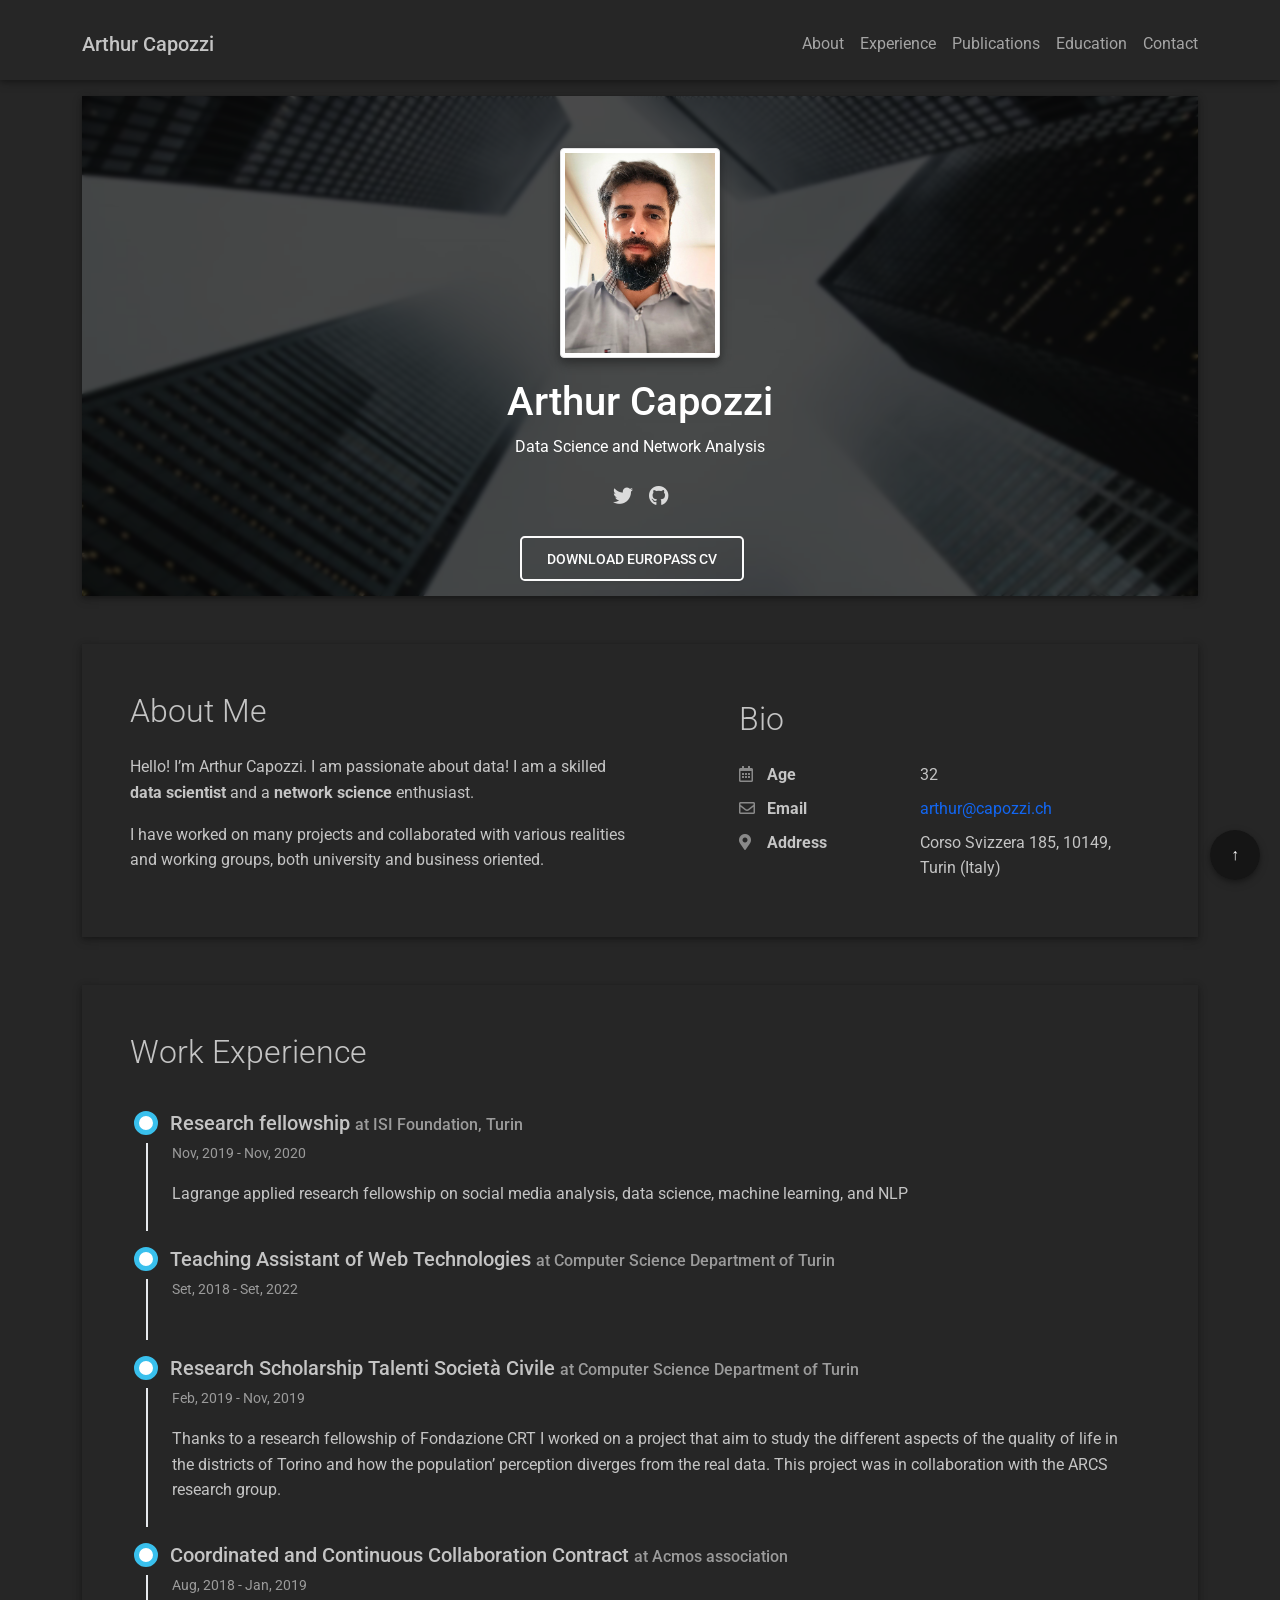
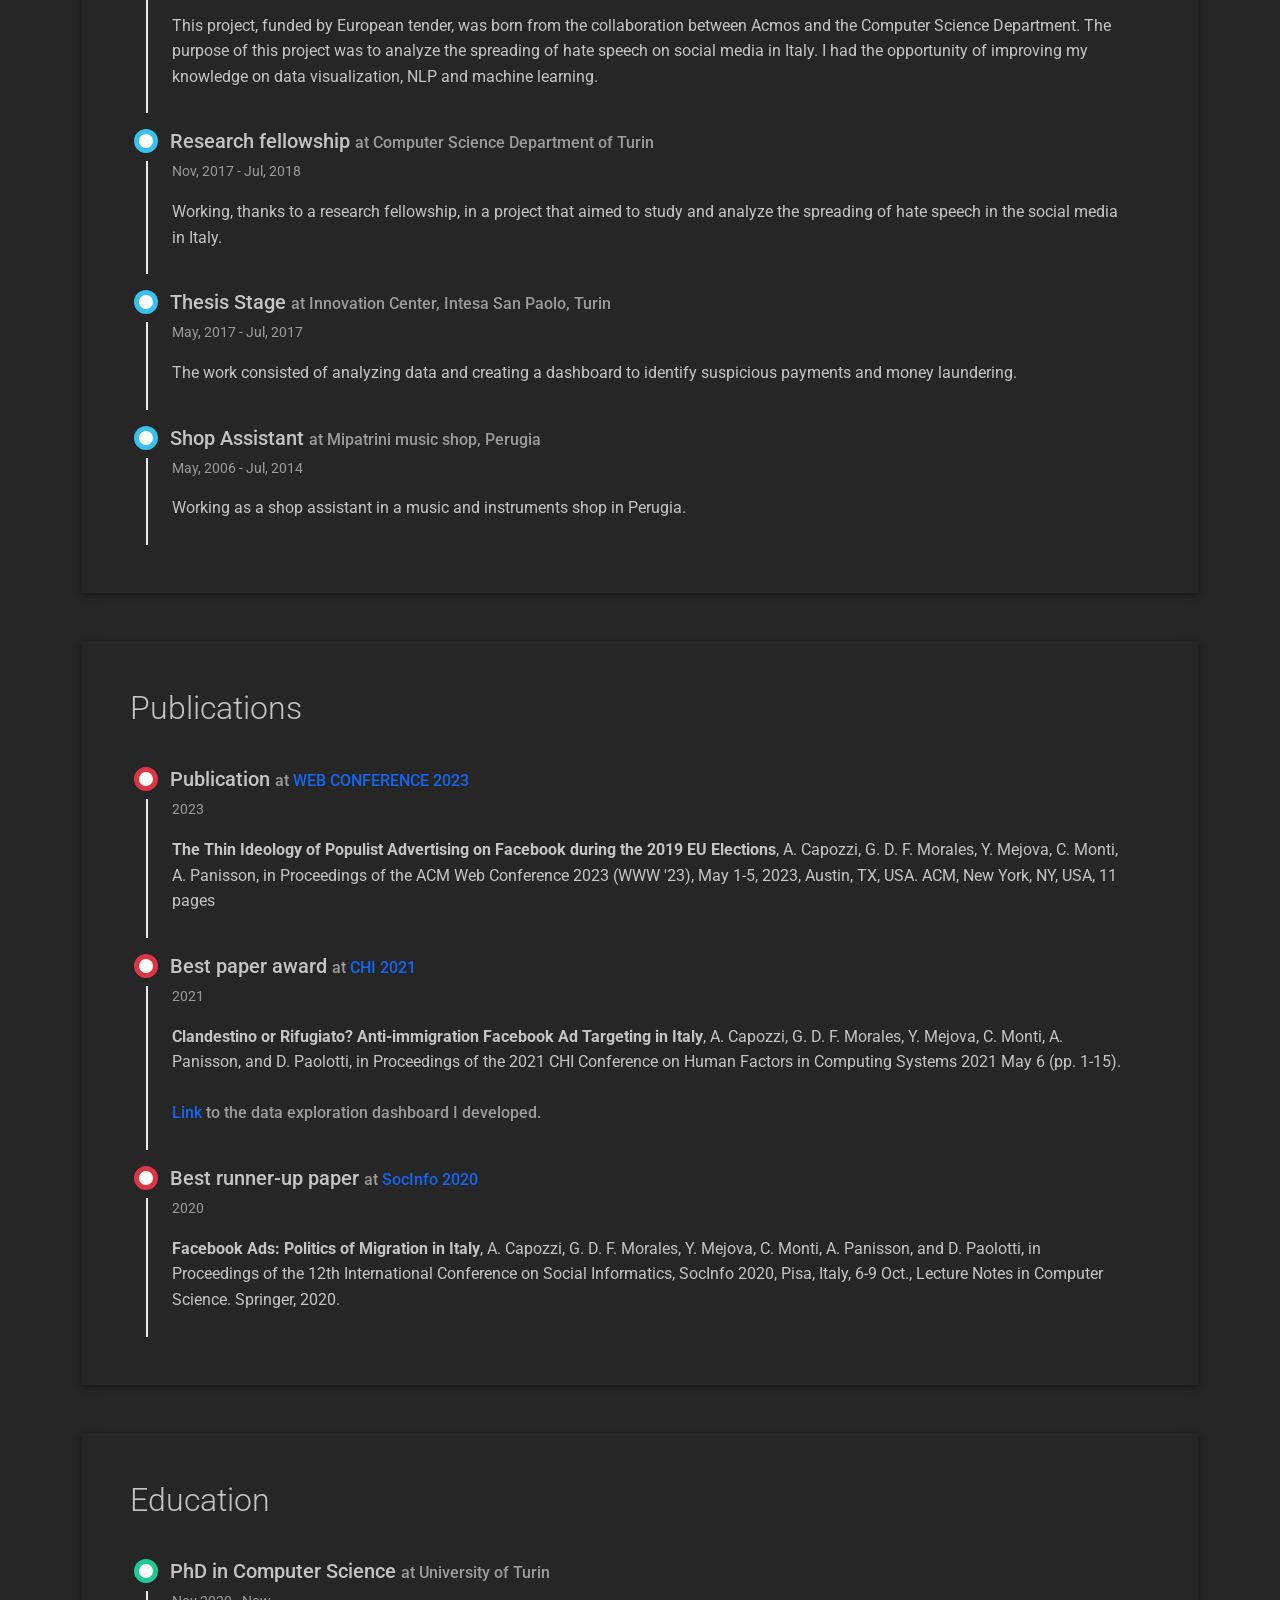
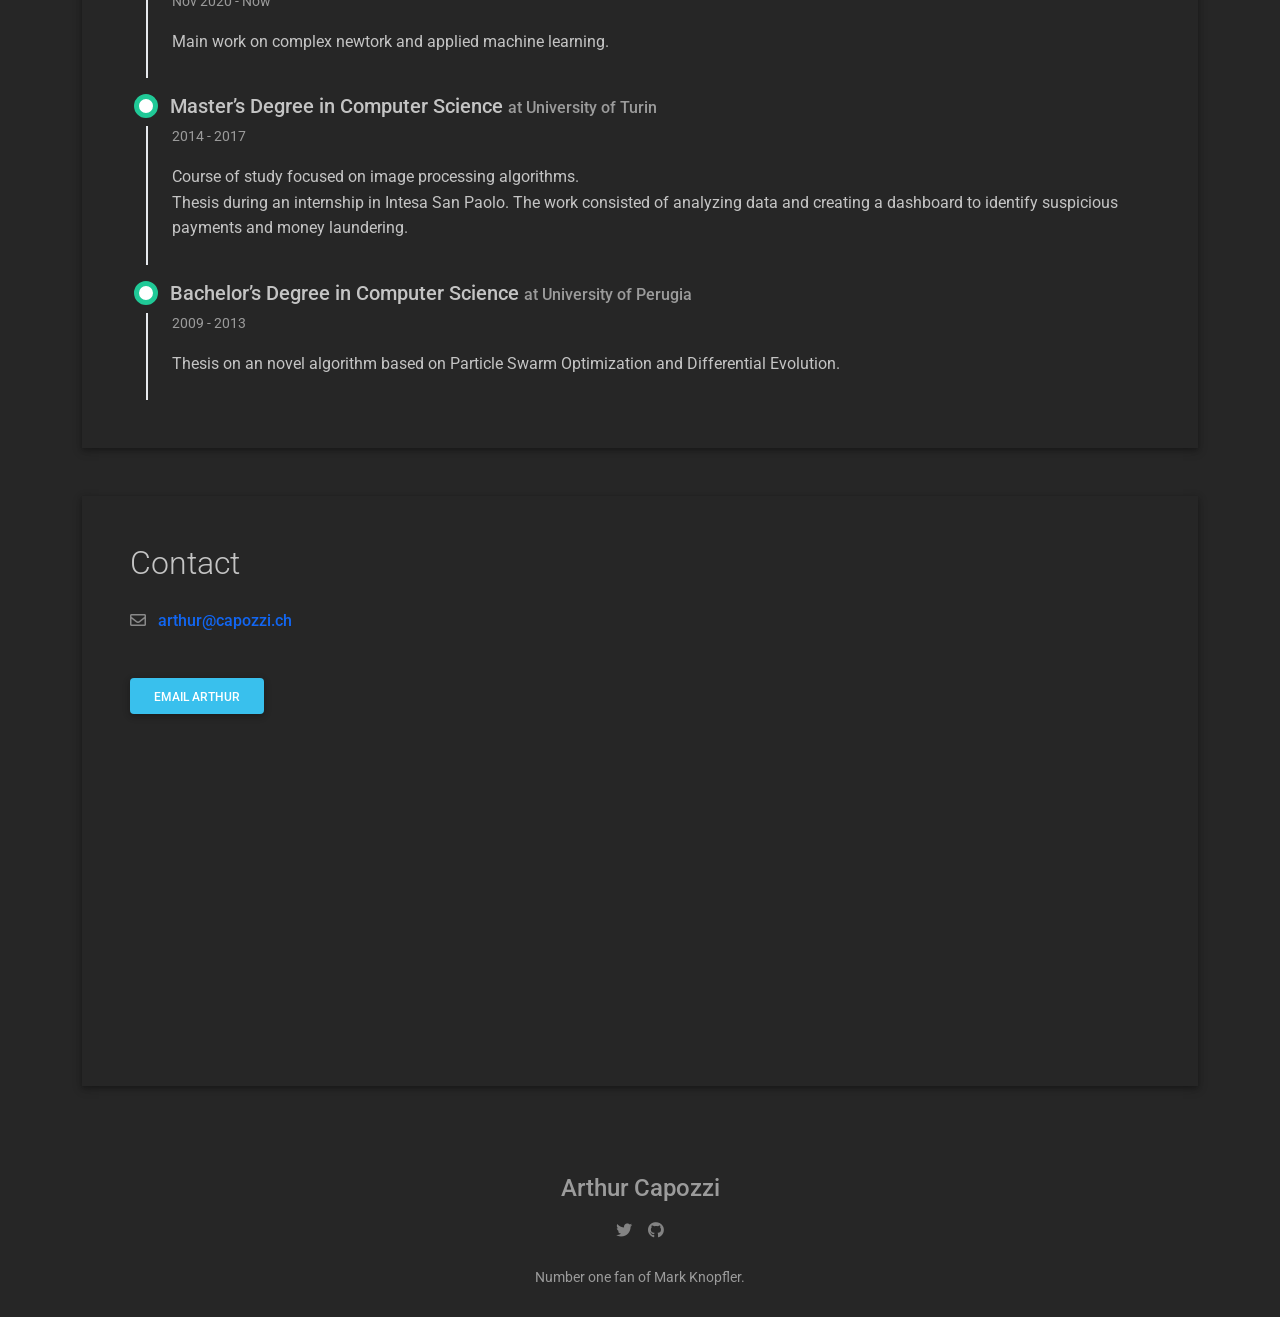
==== index.html @ bda6a596 "Migrate academic website and prepare capozzi.ch Pages configuration" ====
<!DOCTYPE html>
<html lang="en-US">
	<head>
	<meta charset="UTF-8">
	<meta http-equiv="X-UA-Compatible" content="IE=edge">
	<meta name="viewport" content="width=device-width, initial-scale=1">
	<title>Arthur Capozzi</title>
	<link rel="preconnect" href="https://fonts.gstatic.com" crossorigin="crossorigin"/>
	<link rel="preload" as="style" href="https://fonts.googleapis.com/css2?family=Poppins:wght@600&amp;family=Roboto:wght@300;400;500;700&amp;display=swap"/>
	<link rel="stylesheet" href="https://fonts.googleapis.com/css2?family=Poppins:wght@600&amp;family=Roboto:wght@300;400;500;700&amp;display=swap" media="print" onload="this.media='all'"/>
	<noscript>
		<link rel="stylesheet" href="https://fonts.googleapis.com/css2?family=Poppins:wght@600&amp;family=Roboto:wght@300;400;500;700&amp;display=swap"/>
	</noscript>
	<link href="css/font-awesome/css/all.min.css?ver=1.2.1" rel="stylesheet">
	<link href="css/mdb.min.css?ver=1.2.1" rel="stylesheet">
	<link href="css/main.css?ver=1.2.1" rel="stylesheet">
	<link href="css/mycss.css?ver=1.2.1" rel="stylesheet">
	<noscript>
		<style type="text/css">
		[data-aos] {
			opacity: 1 !important;
			transform: translate(0) scale(1) !important;
		}
		</style>
	</noscript>
	<meta name="description" content="Arthur Capozzi — data science, network analysis, research, publications and education.">
<link rel="canonical" href="https://capozzi.ch/">
<link href="css/migration.css" rel="stylesheet">
</head>
	<body class="bg-dark" id="top">
		<nav class="d-print-none nav-shadow fixed-top">
			<div class="container text-center text-lg-left">
			<div class="pt-4 clearfix">
				<h1 class="site-title mb-0">Arthur Capozzi</h1>
				<div class="site-nav"> 
				<nav class="" role="navigation">
					<ul class="nav justify-content-center">
					<li class="nav-item"><a class="nav-link" href="#about" title="About"><span class="menu-title">About</span></a>
					</li>
					
					<li class="nav-item"><a class="nav-link" href="#experience" title="Experience"><span class="menu-title">Experience</span></a>
					</li>
					<li class="nav-item"><a class="nav-link" href="#publication" title="Publications"><span class="menu-title">Publications</span></a>
					</li>
					<li class="nav-item"><a class="nav-link" href="#education" title="Education"><span class="menu-title">Education</span></a>
					</li>
					
					<li class="nav-item"><a class="nav-link" href="#contact" title="Contact"><span class="menu-title">Contact</span></a>
					</li>
					</ul>
				</nav>
				</div>
			</div>
			</div>
		</nav>
	<div class="page-content">
		<div class="container">
<div class="resume-container">
	<div class="shadow-1-strong bg-dark my-5" id="intro">
		<div class="bg-info text-white">
			<div class="cover bg-image"><img alt="" src="images/header-background.jpg"/>
				<div class="mask" style="background-color: rgba(0, 0, 0, 0.7);backdrop-filter: blur(2px);">
					<div class="text-center p-5">
						<div class="avatar p-1"><img class="img-thumbnail shadow-2-strong" alt="Portrait of Arthur Capozzi" src="images/avatar.jpg" width="160" height="160"/></div>
						<div class="header-bio mt-3">
							<div>
								<h2 class="h1">Arthur Capozzi</h2>
								<p>Data Science and Network Analysis</p>
							</div>
							<div class="header-social mb-3 d-print-none">
							<nav role="navigation">
								<ul class="nav justify-content-center">
								<li class="nav-item"><a class="nav-link" href="https://twitter.com/arthviz" title="Twitter"><i class="fab fa-twitter"></i><span class="menu-title sr-only">Twitter</span></a>
								</li>
								
								<li class="nav-item"><a class="nav-link" href="https://github.com/PotenteOpossum" title="Github"><i class="fab fa-github"></i><span class="menu-title sr-only">Github</span></a>
								</li>
								</ul>
							</nav>
							</div>
							<div class="d-print-none">
								<a class="btn btn-outline-light btn-lg shadow-sm mt-1 me-3" href="Capozzi_CV.pdf">Download Europass CV</a>
								
							</div>
						</div>
					</div>
				</div>
			</div>
		</div>
	</div>
	<div class="shadow-1-strong bg-dark my-5 p-5" id="about">
		<div class="about-section">
			<div class="row">
			<div class="col-md-6">
				<h2 class="h2 fw-light mb-4">About Me</h2>
				<p>Hello! I’m Arthur Capozzi. I am passionate about data! I am a skilled <strong>data scientist</strong> and a <strong>network science</strong> enthusiast.</p>
				<p>I have worked on many projects and collaborated with various realities and working groups, both university and business oriented.</p>
				
			</div>
			<div class="col-md-5 offset-lg-1">
				<div class="row mt-2">
				<h2 class="h2 fw-light mb-4">Bio</h2>
				<div class="col-sm-5">
					<div class="pb-2 fw-bolder"><i class="far fa-calendar-alt pe-2 text-muted" style="width:24px;opacity:0.85;"></i> Age</div>
				</div>
				<div class="col-sm-7">
					<div class="pb-2">32</div>
				</div>
				<div class="col-sm-5">
					<div class="pb-2 fw-bolder"><i class="far fa-envelope pe-2 text-muted" style="width:24px;opacity:0.85;"></i> Email</div>
				</div>
				<div class="col-sm-7">
					<div class="pb-2"><span class="blockspam" aria-hidden="true">PLEASE GO AWAY!</span> <a href="mailto:arthur@capozzi.ch">arthur@capozzi.ch</a></div>
				</div>
				
				<div class="col-sm-5">
					<div class="pb-2 fw-bolder"><i class="fas fa-map-marker-alt pe-2 text-muted" style="width:24px;opacity:0.85;"></i> Address</div>
				</div>
				<div class="col-sm-7">
					<div class="pb-2">Corso Svizzera 185, 10149, Turin (Italy)</div>
				</div>
				</div>
			</div>
			</div>
		</div>
	</div>
	
	<div class="shadow-1-strong bg-dark my-5 p-5" id="experience">
		<div class="work-experience-section">
			<h2 class="h2 fw-light mb-4">Work Experience</h2>
			<div class="timeline">
				<div class="timeline-card timeline-card-info">
				<div class="timeline-head px-4 pt-3">
				<div class="h5">Research fellowship <span class="text-muted h6"> at ISI Foundation, Turin</span></div>
				</div>
				<div class="timeline-body px-4 pb-4">
				<div class="text-muted text-small mb-3">Nov, 2019 - Nov, 2020</div>
				<div>Lagrange applied research fellowship on social media analysis, data science, machine learning, and NLP</div>
				</div>
			</div>
			<div class="timeline-card timeline-card-info">
				<div class="timeline-head px-4 pt-3">
					<div class="h5">Teaching Assistant of Web Technologies <span class="text-muted h6"> at Computer Science Department of Turin</span></div>
					</div>
					<div class="timeline-body px-4 pb-4">
					<div class="text-muted text-small mb-3">Set, 2018 - Set, 2022</div>
					</div>
				</div>
			</div>
			
			<div class="timeline-card timeline-card-info">
				<div class="timeline-head px-4 pt-3">
				<div class="h5">Research Scholarship Talenti Società Civile <span class="text-muted h6">at Computer Science Department of Turin</span></div>
				</div>
				<div class="timeline-body px-4 pb-4">
				<div class="text-muted text-small mb-3">Feb, 2019 - Nov, 2019</div>
				<div>Thanks to a research fellowship of Fondazione CRT I worked on a project that aim to study the different aspects of the quality of life in the districts of Torino and how the population’ perception diverges from the real data. This project was in collaboration with the ARCS research group.</div>
				</div>
			</div>
			<div class="timeline-card timeline-card-info">
				<div class="timeline-head px-4 pt-3">
				<div class="h5">Coordinated and Continuous Collaboration Contract <span class="text-muted h6">at Acmos association</span></div>
				</div>
				<div class="timeline-body px-4 pb-4">
				<div class="text-muted text-small mb-3">Aug, 2018 - Jan, 2019</div>
				<div>This project, funded by European tender, was born from the collaboration between Acmos and the Computer Science Department. The purpose of this project was to analyze the spreading of hate speech on social media in Italy. I had the opportunity of improving my knowledge on data visualization, NLP and machine learning.</div>
				</div>
			</div>
			<div class="timeline-card timeline-card-info">
				<div class="timeline-head px-4 pt-3">
				<div class="h5">Research fellowship <span class="text-muted h6">at Computer Science Department of Turin</span></div>
				</div>
				<div class="timeline-body px-4 pb-4">
				<div class="text-muted text-small mb-3">Nov, 2017 - Jul, 2018</div>
				<div>Working, thanks to a research fellowship, in a project that aimed to study and analyze the spreading of hate speech in the social media in Italy.</div>
				</div>
			</div>
			<div class="timeline-card timeline-card-info">
				<div class="timeline-head px-4 pt-3">
				<div class="h5">Thesis Stage <span class="text-muted h6">at Innovation Center, Intesa San Paolo, Turin</span></div>
				</div>
				<div class="timeline-body px-4 pb-4">
				<div class="text-muted text-small mb-3">May, 2017 - Jul, 2017</div>
				<div>The work consisted of analyzing data and creating a dashboard to identify suspicious payments and money laundering.</div>
				</div>
			</div>
			<div class="timeline-card timeline-card-info">
				<div class="timeline-head px-4 pt-3">
				<div class="h5">Shop Assistant <span class="text-muted h6">at Mipatrini music shop, Perugia</span></div>
				</div>
				<div class="timeline-body px-4 pb-4">
				<div class="text-muted text-small mb-3">May, 2006 - Jul, 2014</div>
				<div>Working as a shop assistant in a music and instruments shop in Perugia.</div>
				</div>
			</div>
		</div>
	</div>

	<div class="shadow-1-strong bg-dark my-5 p-5" id="publication">
		<div class="education-section">
			<h2 class="h2 fw-light mb-4">Publications</h2>
			<div class="timeline">
			<div class="timeline-card timeline-card-pubblication">
				<div class="timeline-head px-4 pt-3">
				<div class="h5">Publication <span class="text-muted h6">at <a href="https://www2023.thewebconf.org/">WEB CONFERENCE 2023</a></span>			</div>
				</div>
				<div class="timeline-body px-4 pb-4">
				<div class="text-muted text-small mb-3">2023</div>
				<div><strong>The Thin Ideology of Populist Advertising on Facebook during the 2019 EU Elections</strong>, A. Capozzi, G. D. F. Morales, Y. Mejova, C. Monti, A. Panisson, in Proceedings of the ACM Web Conference 2023 (WWW '23), May 1-5, 2023, Austin, TX, USA. ACM, New York, NY, USA, 11 pages</div>
				</div>
			</div>
			<div class="timeline-card timeline-card-pubblication">
				<div class="timeline-head px-4 pt-3">
				<div class="h5">Best paper award <span class="text-muted h6">at <a href="https://chi2021.acm.org/">CHI 2021</a></span>
				</div>
				</div>
				<div class="timeline-body px-4 pb-4">
				<div class="text-muted text-small mb-3">2021</div>
				<div>
					<strong>Clandestino or Rifugiato? Anti-immigration Facebook Ad Targeting in Italy</strong>, A. Capozzi, G. D. F. Morales, Y. Mejova, C. Monti, A. Panisson, and D. Paolotti, in Proceedings of the 2021 CHI Conference on Human Factors in Computing Systems 2021 May 6 (pp. 1-15).
					<br><br>
					<span class="text-muted h6"><a href="http://migration-ads-observatory.isi.it/">Link</a> to the data exploration dashboard I developed.</span>
				</div>
				</div>
			</div>
			<div class="timeline-card timeline-card-pubblication">
				<div class="timeline-head px-4 pt-3">
				<div class="h5">Best runner-up paper <span class="text-muted h6">at <a href="https://kdd.isti.cnr.it/socinfo2020/">SocInfo 2020</a></span>			</div>
				</div>
				<div class="timeline-body px-4 pb-4">
				<div class="text-muted text-small mb-3">2020</div>
				<div><strong>Facebook Ads: Politics of Migration in Italy</strong>, A. Capozzi, G. D. F. Morales, Y. Mejova, C. Monti, A. Panisson, and D. Paolotti, in Proceedings of the 12th International Conference on Social Informatics, SocInfo 2020, Pisa, Italy, 6-9 Oct., Lecture Notes in Computer Science. Springer, 2020.
				</div>
				</div>
			</div>
			</div>
		</div>
	</div>

	<div class="shadow-1-strong bg-dark my-5 p-5" id="education">
	<div class="education-section">
		<h2 class="h2 fw-light mb-4">Education</h2>
		<div class="timeline">
		<div class="timeline-card timeline-card-success">
			<div class="timeline-head px-4 pt-3">
			<div class="h5">PhD in Computer Science <span class="text-muted h6">at University of Turin</span>			</div>
			</div>
			<div class="timeline-body px-4 pb-4">
			<div class="text-muted text-small mb-3">Nov 2020 - Now</div>
			<div>Main work on complex newtork and applied machine learning.</div>
			</div>
		</div>
		<div class="timeline-card timeline-card-success">
			<div class="timeline-head px-4 pt-3">
			<div class="h5">Master’s Degree in Computer Science <span class="text-muted h6">at University of Turin</span>			</div>
			</div>
			<div class="timeline-body px-4 pb-4">
			<div class="text-muted text-small mb-3">2014 - 2017</div>
			<div>Course of study focused on image processing algorithms.<br>
				Thesis during an internship in Intesa San Paolo. The work consisted of analyzing data and creating a dashboard to identify suspicious payments and money laundering.
			</div>
			</div>
		</div>
		<div class="timeline-card timeline-card-success">
			<div class="timeline-head px-4 pt-3">
			<div class="h5">Bachelor’s Degree in Computer Science <span class="text-muted h6">at University of Perugia</span>			</div>
			</div>
			<div class="timeline-body px-4 pb-4">
			<div class="text-muted text-small mb-3">2009 - 2013</div>
			<div>Thesis on an novel algorithm based on Particle Swarm Optimization and Differential Evolution.</div>
			</div>
		</div>
		</div>
	</div>
	</div>
	
	<div class="shadow-1-strong bg-dark my-5 p-5" id="contact">
	<div class="contant-section">
		<h2 class="h2 fw-light text mb-4">Contact</h2>
		<div class="row mb-4">
		<div class="col-md-5">
			<div class="mt-1">
			<div class="h6"><i class="far fa-envelope pe-2 text-muted" style="width:24px;opacity:0.85;"></i><span class="blockspam" aria-hidden="true">PLEASE GO AWAY!</span> <a href="mailto:arthur@capozzi.ch">arthur@capozzi.ch</a></div>
			</div>
			<div class="mt-5 d-print-none"><a class="btn btn-info" href="mailto:arthur@capozzi.ch">Email Arthur</a>
			</div>
		</div>
		<div class="col-md-7 d-print-none"><iframe title="University of Turin Computer Science Department location" src="https://www.google.com/maps/embed?pb=!1m18!1m12!1m3!1d2816.775813912213!2d7.6595569!3d45.0903391!2m3!1f0!2f0!3f0!3m2!1i1024!2i768!4f13.1!3m3!1m2!1s0x47886db2ab717cef%3A0x405a8e3daad8d89e!2sUniversit%C3%A0%20di%20Torino%20Dipartimento%20di%20Informatica!5e0!3m2!1sen!2sit!4v1681733671330!5m2!1sen!2sit" width="500" height="400" style="border:0;width:100%;" allowfullscreen="" loading="lazy"></iframe></div>
		</div>
	</div>
	</div>
</div></div>
	</div>
	<footer class="pt-4 pb-4 text-muted text-center d-print-none">
		<div class="container">
		<div class="my-3">
			<div class="h4">Arthur Capozzi</div>
			<div class="footer-nav">
			<nav role="navigation">
				<ul class="nav justify-content-center">
				<li class="nav-item"><a class="nav-link" href="https://twitter.com/arthviz" title="Twitter"><i class="fab fa-twitter"></i><span class="menu-title sr-only">Twitter</span></a>
					</li>
					
					<li class="nav-item"><a class="nav-link" href="https://github.com/PotenteOpossum" title="Github"><i class="fab fa-github"></i><span class="menu-title sr-only">Github</span></a>
					</li>
				</ul>
			</nav>
			</div>
		</div>
		<div class="text-small">
			<div class="mb-1">Number one fan of Mark Knopfler.</div>
			
			
		</div>
		</div>
	</footer>

	<a href="#top" aria-label="Back to top" id="return-to-top">↑</a>
	</body>
</html>
---- css/main.css ----
/* Timeline custom component */
.timeline-card {
  position: relative;
  margin-left: 16px; }

.timeline-card:before {
  content: '';
  display: inline-block;
  position: absolute;
  background-color: #fff;
  border-radius: 100%;
  width: 24px;
  height: 24px;
  top: 16px;
  left: -12px;
  border: 5px solid;
  z-index: 2; }

.timeline-body {
  border-left: 2px solid #E6E9ED; }

.timeline-card-primary:before {
  border-color: var(--bs-primary); }

.timeline-card-info:before {
  border-color: var(--bs-info); }

.timeline-card-secondary:before {
  border-color: var(--bs-secondary); }

.timeline-card-success:before {
  border-color: var(--bs-teal); }

.timeline-card-pubblication:before {
  border-color: var(--bs-red); }

html {
  scroll-behavior: smooth; }

html, body {
  overflow-x: hidden; }

.container {
  max-width: 1140px; }

.site-title {
  font-size: 1.25rem;
  line-height: 2.5rem; }

.nav-link {
  padding: 0;
  font-size: 1rem;
  line-height: 2.5rem;
  color: inherit;
  opacity: 0.8; }

.header-social .nav-link {
  font-size: 1.25rem; }

.nav-link:hover,
.nav-link:focus {
  color: inherit;
  opacity: 1; }

.nav-item + .nav-item {
  margin-left: 1rem; }

.cover {
  height: 500px; }

.cover > img {
  -o-object-fit: cover;
     object-fit: cover;
  width: auto; }

.progress-bar {
  text-transform: uppercase;
  font-size: 10px;
  letter-spacing: 1px; }

.text-small {
  font-size: 0.85rem; }

.text-teal {
  color: var(--bs-teal); }

footer a:not(.nav-link) {
  color: inherit;
  border-bottom: 1px dashed;
  text-decoration: none;
  cursor: pointer; }

@media (min-width: 48em) {
  .site-title {
    float: left; }
  .site-nav {
    float: right; } }

@media (max-width: 767px) {
  /* disable animations on mobile */
  [data-aos] {
    opacity: 1 !important;
    transform: translate(0) scale(1) !important; }
  .p-5 {
    padding: 2.5rem 2rem !important; }
  .portfolio-section .m-5 {
    margin: 2rem 0 1rem !important; }
  .portfolio-reverse {
    flex-direction: column-reverse; }
  .portfolio-reverse .text-end {
    text-align: start !important; } }

@media print {
  [data-aos] {
    opacity: 1 !important;
    transform: translate(0) scale(1) !important; }
  body.bg-light {
    background-color: #fff !important; }
  .container {
    width: auto;
    max-width: 100%;
    padding: 0; }
  .cover {
    height: 360px;
    margin-bottom: 1.5rem; }
  .cover > img {
    display: none; }
  .shadow-1-strong {
    box-shadow: none !important; }
  .resume-container > .my-5 {
    margin: 0 !important; }
  .my-5.p-5 {
    padding: 1.5rem 0 !important; }
  .about-section {
    padding: 0 !important; }
  .skills-section,
  .work-experience-section,
  .education-section,
  .portfolio-section,
  .reference-section,
  .contact-section {
    padding: 0 !important; }
  .page-break {
    padding-top: 5rem;
    page-break-before: always; } }
---- css/mycss.css ----
span.blockspam {
  display: none;
}


#return-to-top {
    position: fixed;
    bottom: 20px;
    right: 20px;
    background: rgb(0, 0, 0);
    background: rgba(19, 19, 19, .87);
    box-shadow: 0 2px 5px 0 rgba(0,0,0,.25),0 3px 10px 0 rgba(0,0,0,.2)!important;
    width: 50px;
    height: 50px;
    display: block;
    text-decoration: none;
    -webkit-border-radius: 35px;
    -moz-border-radius: 35px;
    border-radius: 35px;
    display: none;
    -webkit-transition: all 0.3s linear;
    -moz-transition: all 0.3s ease;
    -ms-transition: all 0.3s ease;
    -o-transition: all 0.3s ease;
    transition: all 0.3s ease;
}
#return-to-top i {
    color: #fff;
    margin: 0;
    position: relative;
    left: 16px;
    top: 13px;
    font-size: 19px;
    -webkit-transition: all 0.3s ease;
    -moz-transition: all 0.3s ease;
    -ms-transition: all 0.3s ease;
    -o-transition: all 0.3s ease;
    transition: all 0.3s ease;
}
#return-to-top:hover {
    background: rgba(38, 38, 38, 1);
}
#return-to-top:hover i {
    color: #fff;
    top: 5px;
}
.clearfix {
  padding-bottom: 1rem !important;
}
.nav-shadow{
  background-color: rgba(38, 38, 38, .87);
  box-shadow: 0 2px 5px 0 rgba(0,0,0,.25),0 3px 10px 0 rgba(0,0,0,.2)!important;
}

#intro {
  margin-top: 6rem !important;
}
body {
  color: #c4c4c4 !important;
}
.text-muted {
  color: #9b9b9b!important;
}

.form-label {
  color: rgb(159 159 159 / 60%) !important;
}
/* Extra Things #191919*/
/*body{background: #eee ;font-family: 'Open Sans', sans-serif;}h3{font-size: 30px; font-weight: 400;text-align: center;margin-top: 50px;}h3 i{color: #444;}*/


::-webkit-scrollbar {
  width: 17px;
}

/* Track */
::-webkit-scrollbar-track {
  background: rgba(19, 19, 19, .27); 
}
 
/* Handle */
::-webkit-scrollbar-thumb {
  background: #5f5f5f; 
}

/* Handle on hover */
::-webkit-scrollbar-thumb:hover {
  background: #424242; 
}

/* Custom, iPhone Retina */ 
@media only screen and (min-width : 260px) {
  #intro {
    margin-top: 11rem !important;
  }
}

/* Extra Small Devices, Phones */ 
@media only screen and (min-width : 480px) {
  #intro {
    margin-top: 6rem !important;
  }

}

/* Small Devices, Tablets */
@media only screen and (min-width : 768px) {

}

/* Medium Devices, Desktops */
@media only screen and (min-width : 992px) {

}

/* Large Devices, Wide Screens */
@media only screen and (min-width : 1200px) {

}
---- css/migration.css ----
/* Small migration fixes; keep the original dark resume design. */
body { overflow-wrap: anywhere; }
section, [id] { scroll-margin-top: 8rem; }
.cover > img { width: 100%; height: 100%; object-fit: cover; }
#return-to-top { display: grid; place-items: center; color: white; }
a:focus-visible { outline: 2px solid #39c0ed; outline-offset: 4px; }
@media (max-width: 767px) {
  .p-5 { padding: 1.75rem 1.25rem !important; }
  #intro { margin-top: 11rem !important; }
  [id] { scroll-margin-top: 11rem; }
  .cover { height: 520px; }
  .nav-item + .nav-item { margin-left: .7rem; }
  .site-nav .nav { flex-wrap: wrap; }
  .site-nav .nav-link { font-size: .9rem; }
}
@media (prefers-reduced-motion: reduce) { html { scroll-behavior: auto; } }
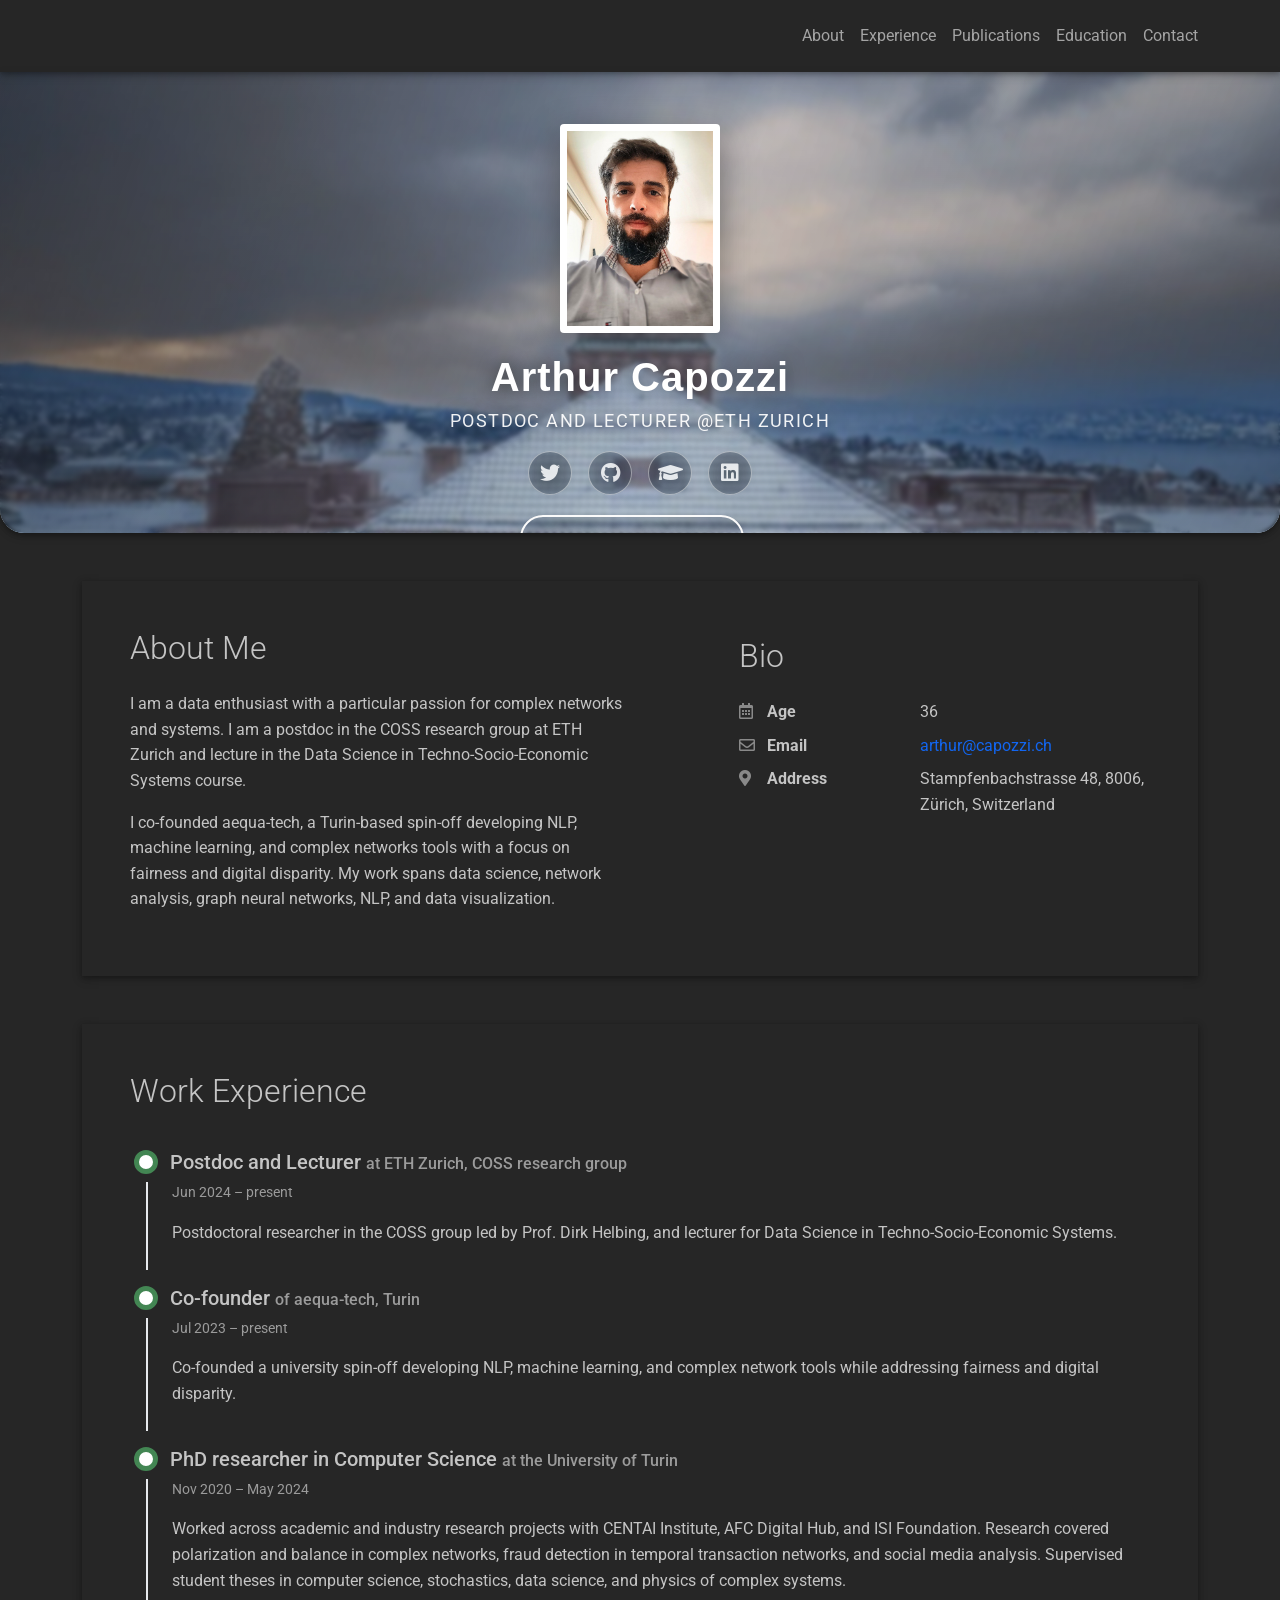
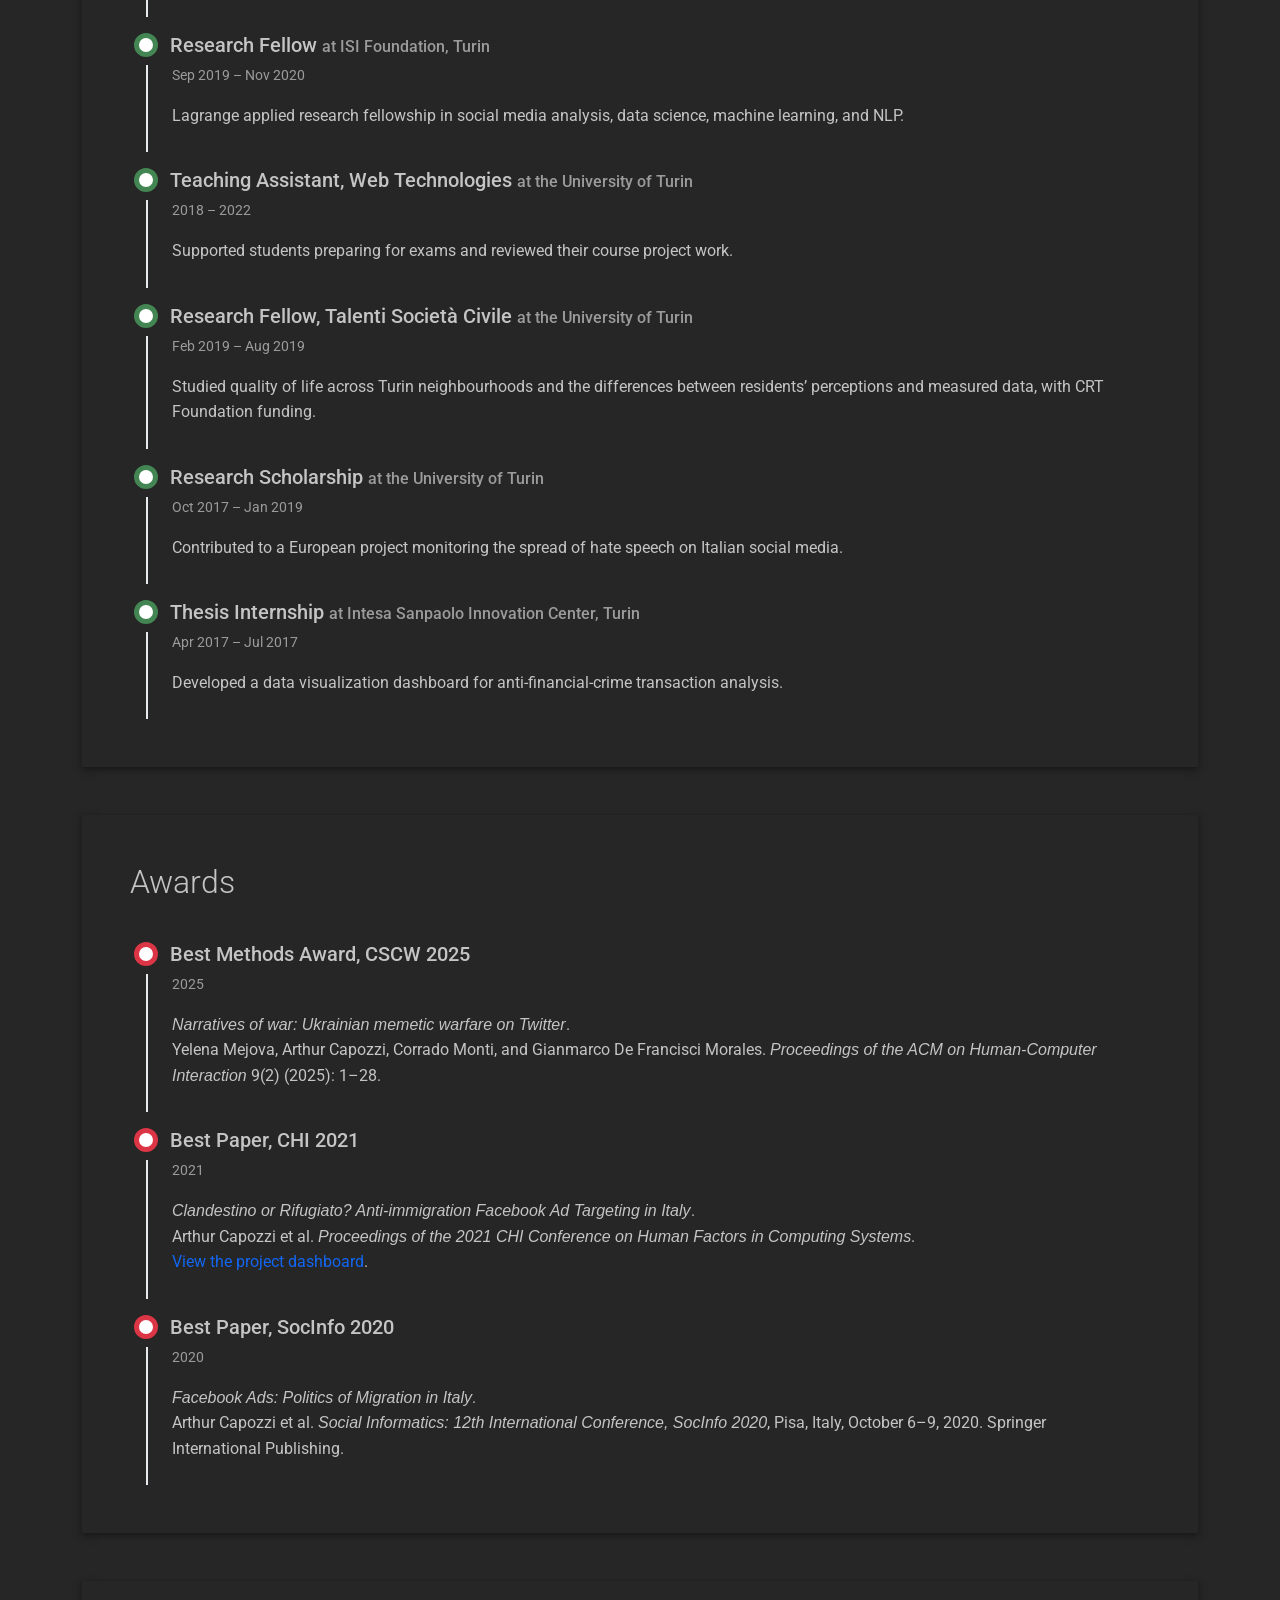
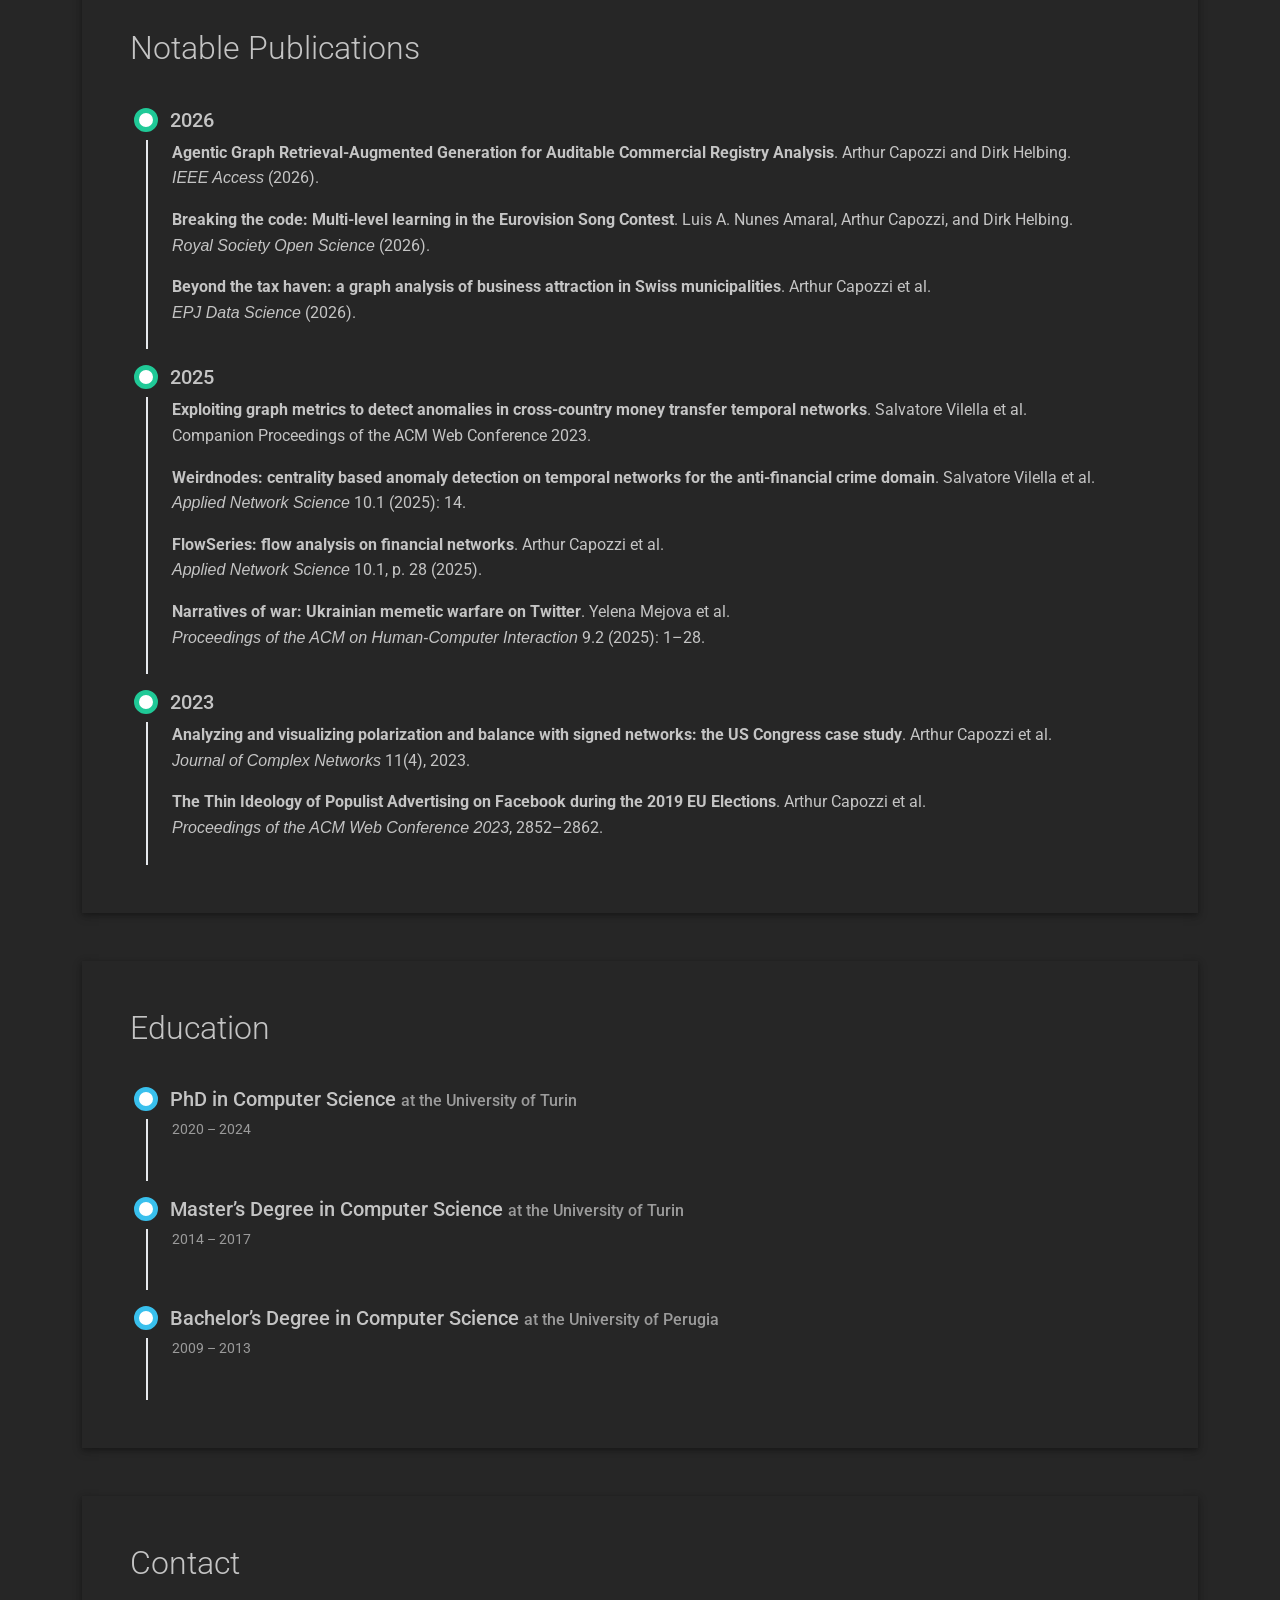
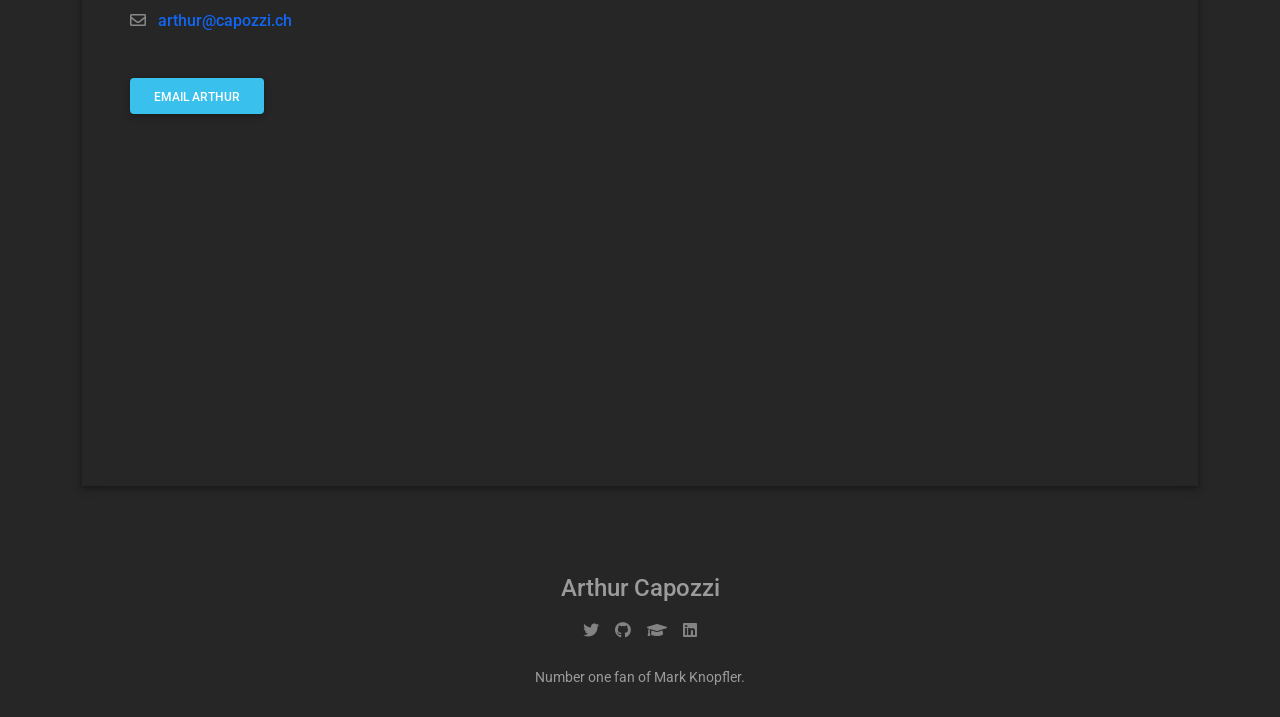
==== commit 175682b5: "update website" ====
--- a/index.html
+++ b/index.html
@@ -28,10 +28,10 @@
 <link href="css/migration.css" rel="stylesheet">
 </head>
 	<body class="bg-dark" id="top">
-		<nav class="d-print-none nav-shadow fixed-top">
+		<nav class="d-print-none nav-shadow sticky-top">
 			<div class="container text-center text-lg-left">
-			<div class="pt-4 clearfix">
-				<h1 class="site-title mb-0">Arthur Capozzi</h1>
+			<div class="pt-3 clearfix">
+				<!-- <h1 class="site-title mb-0">Arthur Capozzi</h1> -->
 				<div class="site-nav"> 
 				<nav class="" role="navigation">
 					<ul class="nav justify-content-center">
@@ -58,14 +58,14 @@
 <div class="resume-container">
 	<div class="shadow-1-strong bg-dark my-5" id="intro">
 		<div class="bg-info text-white">
-			<div class="cover bg-image"><img alt="" src="images/header-background.jpg"/>
+			<div class="cover bg-image"><img alt="Snowy winter cityscape" src="images/website-header.jpeg"/>
 				<div class="mask" style="background-color: rgba(0, 0, 0, 0.7);backdrop-filter: blur(2px);">
 					<div class="text-center p-5">
 						<div class="avatar p-1"><img class="img-thumbnail shadow-2-strong" alt="Portrait of Arthur Capozzi" src="images/avatar.jpg" width="160" height="160"/></div>
 						<div class="header-bio mt-3">
 							<div>
 								<h2 class="h1">Arthur Capozzi</h2>
-								<p>Data Science and Network Analysis</p>
+								<p>Postdoc and lecturer @ETH Zurich</p>
 							</div>
 							<div class="header-social mb-3 d-print-none">
 							<nav role="navigation">
@@ -75,6 +75,8 @@
 								
 								<li class="nav-item"><a class="nav-link" href="https://github.com/PotenteOpossum" title="Github"><i class="fab fa-github"></i><span class="menu-title sr-only">Github</span></a>
 								</li>
+<li class="nav-item"><a class="nav-link" href="https://scholar.google.it/citations?user=3XgjIGsAAAAJ" title="Google Scholar" aria-label="Google Scholar"><i class="fas fa-graduation-cap" aria-hidden="true"></i><span class="menu-title sr-only">Google Scholar</span></a></li>
+								<li class="nav-item"><a class="nav-link" href="https://www.linkedin.com/in/arthur-thomas-edward-capozzi-lupi-023b421b4" title="LinkedIn" aria-label="LinkedIn"><i class="fab fa-linkedin"></i><span class="menu-title sr-only">LinkedIn</span></a></li>
 								</ul>
 							</nav>
 							</div>
@@ -93,8 +95,8 @@
 			<div class="row">
 			<div class="col-md-6">
 				<h2 class="h2 fw-light mb-4">About Me</h2>
-				<p>Hello! I’m Arthur Capozzi. I am passionate about data! I am a skilled <strong>data scientist</strong> and a <strong>network science</strong> enthusiast.</p>
-				<p>I have worked on many projects and collaborated with various realities and working groups, both university and business oriented.</p>
+				<p>I am a data enthusiast with a particular passion for complex networks and systems. I am a postdoc in the COSS research group at ETH Zurich and lecture in the Data Science in Techno-Socio-Economic Systems course.</p>
+				<p>I co-founded aequa-tech, a Turin-based spin-off developing NLP, machine learning, and complex networks tools with a focus on fairness and digital disparity. My work spans data science, network analysis, graph neural networks, NLP, and data visualization.</p>
 				
 			</div>
 			<div class="col-md-5 offset-lg-1">
@@ -104,20 +106,22 @@
 					<div class="pb-2 fw-bolder"><i class="far fa-calendar-alt pe-2 text-muted" style="width:24px;opacity:0.85;"></i> Age</div>
 				</div>
 				<div class="col-sm-7">
-					<div class="pb-2">32</div>
+					<div class="pb-2">36</div>
 				</div>
 				<div class="col-sm-5">
 					<div class="pb-2 fw-bolder"><i class="far fa-envelope pe-2 text-muted" style="width:24px;opacity:0.85;"></i> Email</div>
 				</div>
 				<div class="col-sm-7">
-					<div class="pb-2"><span class="blockspam" aria-hidden="true">PLEASE GO AWAY!</span> <a href="mailto:arthur@capozzi.ch">arthur@capozzi.ch</a></div>
+					<div class="pb-2">
+						<span id="email"></span>
+					</div>
 				</div>
 				
 				<div class="col-sm-5">
 					<div class="pb-2 fw-bolder"><i class="fas fa-map-marker-alt pe-2 text-muted" style="width:24px;opacity:0.85;"></i> Address</div>
 				</div>
 				<div class="col-sm-7">
-					<div class="pb-2">Corso Svizzera 185, 10149, Turin (Italy)</div>
+					<div class="pb-2">Stampfenbachstrasse 48, 8006, Zürich, Switzerland</div>
 				</div>
 				</div>
 			</div>
@@ -126,166 +130,74 @@
 	</div>
 	
 	<div class="shadow-1-strong bg-dark my-5 p-5" id="experience">
-		<div class="work-experience-section">
-			<h2 class="h2 fw-light mb-4">Work Experience</h2>
-			<div class="timeline">
-				<div class="timeline-card timeline-card-info">
-				<div class="timeline-head px-4 pt-3">
-				<div class="h5">Research fellowship <span class="text-muted h6"> at ISI Foundation, Turin</span></div>
-				</div>
-				<div class="timeline-body px-4 pb-4">
-				<div class="text-muted text-small mb-3">Nov, 2019 - Nov, 2020</div>
-				<div>Lagrange applied research fellowship on social media analysis, data science, machine learning, and NLP</div>
-				</div>
-			</div>
-			<div class="timeline-card timeline-card-info">
-				<div class="timeline-head px-4 pt-3">
-					<div class="h5">Teaching Assistant of Web Technologies <span class="text-muted h6"> at Computer Science Department of Turin</span></div>
-					</div>
-					<div class="timeline-body px-4 pb-4">
-					<div class="text-muted text-small mb-3">Set, 2018 - Set, 2022</div>
-					</div>
-				</div>
-			</div>
-			
-			<div class="timeline-card timeline-card-info">
-				<div class="timeline-head px-4 pt-3">
-				<div class="h5">Research Scholarship Talenti Società Civile <span class="text-muted h6">at Computer Science Department of Turin</span></div>
-				</div>
-				<div class="timeline-body px-4 pb-4">
-				<div class="text-muted text-small mb-3">Feb, 2019 - Nov, 2019</div>
-				<div>Thanks to a research fellowship of Fondazione CRT I worked on a project that aim to study the different aspects of the quality of life in the districts of Torino and how the population’ perception diverges from the real data. This project was in collaboration with the ARCS research group.</div>
-				</div>
-			</div>
-			<div class="timeline-card timeline-card-info">
-				<div class="timeline-head px-4 pt-3">
-				<div class="h5">Coordinated and Continuous Collaboration Contract <span class="text-muted h6">at Acmos association</span></div>
-				</div>
-				<div class="timeline-body px-4 pb-4">
-				<div class="text-muted text-small mb-3">Aug, 2018 - Jan, 2019</div>
-				<div>This project, funded by European tender, was born from the collaboration between Acmos and the Computer Science Department. The purpose of this project was to analyze the spreading of hate speech on social media in Italy. I had the opportunity of improving my knowledge on data visualization, NLP and machine learning.</div>
-				</div>
-			</div>
-			<div class="timeline-card timeline-card-info">
-				<div class="timeline-head px-4 pt-3">
-				<div class="h5">Research fellowship <span class="text-muted h6">at Computer Science Department of Turin</span></div>
-				</div>
-				<div class="timeline-body px-4 pb-4">
-				<div class="text-muted text-small mb-3">Nov, 2017 - Jul, 2018</div>
-				<div>Working, thanks to a research fellowship, in a project that aimed to study and analyze the spreading of hate speech in the social media in Italy.</div>
-				</div>
-			</div>
-			<div class="timeline-card timeline-card-info">
-				<div class="timeline-head px-4 pt-3">
-				<div class="h5">Thesis Stage <span class="text-muted h6">at Innovation Center, Intesa San Paolo, Turin</span></div>
-				</div>
-				<div class="timeline-body px-4 pb-4">
-				<div class="text-muted text-small mb-3">May, 2017 - Jul, 2017</div>
-				<div>The work consisted of analyzing data and creating a dashboard to identify suspicious payments and money laundering.</div>
-				</div>
-			</div>
-			<div class="timeline-card timeline-card-info">
-				<div class="timeline-head px-4 pt-3">
-				<div class="h5">Shop Assistant <span class="text-muted h6">at Mipatrini music shop, Perugia</span></div>
-				</div>
-				<div class="timeline-body px-4 pb-4">
-				<div class="text-muted text-small mb-3">May, 2006 - Jul, 2014</div>
-				<div>Working as a shop assistant in a music and instruments shop in Perugia.</div>
-				</div>
-			</div>
-		</div>
-	</div>
-
-	<div class="shadow-1-strong bg-dark my-5 p-5" id="publication">
-		<div class="education-section">
-			<h2 class="h2 fw-light mb-4">Publications</h2>
-			<div class="timeline">
-			<div class="timeline-card timeline-card-pubblication">
-				<div class="timeline-head px-4 pt-3">
-				<div class="h5">Publication <span class="text-muted h6">at <a href="https://www2023.thewebconf.org/">WEB CONFERENCE 2023</a></span>			</div>
-				</div>
-				<div class="timeline-body px-4 pb-4">
-				<div class="text-muted text-small mb-3">2023</div>
-				<div><strong>The Thin Ideology of Populist Advertising on Facebook during the 2019 EU Elections</strong>, A. Capozzi, G. D. F. Morales, Y. Mejova, C. Monti, A. Panisson, in Proceedings of the ACM Web Conference 2023 (WWW '23), May 1-5, 2023, Austin, TX, USA. ACM, New York, NY, USA, 11 pages</div>
-				</div>
-			</div>
-			<div class="timeline-card timeline-card-pubblication">
-				<div class="timeline-head px-4 pt-3">
-				<div class="h5">Best paper award <span class="text-muted h6">at <a href="https://chi2021.acm.org/">CHI 2021</a></span>
-				</div>
-				</div>
-				<div class="timeline-body px-4 pb-4">
-				<div class="text-muted text-small mb-3">2021</div>
-				<div>
-					<strong>Clandestino or Rifugiato? Anti-immigration Facebook Ad Targeting in Italy</strong>, A. Capozzi, G. D. F. Morales, Y. Mejova, C. Monti, A. Panisson, and D. Paolotti, in Proceedings of the 2021 CHI Conference on Human Factors in Computing Systems 2021 May 6 (pp. 1-15).
-					<br><br>
-					<span class="text-muted h6"><a href="http://migration-ads-observatory.isi.it/">Link</a> to the data exploration dashboard I developed.</span>
-				</div>
-				</div>
-			</div>
-			<div class="timeline-card timeline-card-pubblication">
-				<div class="timeline-head px-4 pt-3">
-				<div class="h5">Best runner-up paper <span class="text-muted h6">at <a href="https://kdd.isti.cnr.it/socinfo2020/">SocInfo 2020</a></span>			</div>
-				</div>
-				<div class="timeline-body px-4 pb-4">
-				<div class="text-muted text-small mb-3">2020</div>
-				<div><strong>Facebook Ads: Politics of Migration in Italy</strong>, A. Capozzi, G. D. F. Morales, Y. Mejova, C. Monti, A. Panisson, and D. Paolotti, in Proceedings of the 12th International Conference on Social Informatics, SocInfo 2020, Pisa, Italy, 6-9 Oct., Lecture Notes in Computer Science. Springer, 2020.
-				</div>
-				</div>
-			</div>
-			</div>
-		</div>
-	</div>
-
+  <div class="work-experience-section">
+    <h2 class="h2 fw-light mb-4">Work Experience</h2>
+    <div class="timeline">
+      <div class="timeline-card timeline-card-experience"><div class="timeline-head px-4 pt-3"><div class="h5">Postdoc and Lecturer <span class="text-muted h6">at ETH Zurich, COSS research group</span></div></div><div class="timeline-body px-4 pb-4"><div class="text-muted text-small mb-3">Jun 2024 – present</div><div>Postdoctoral researcher in the COSS group led by Prof. Dirk Helbing, and lecturer for Data Science in Techno-Socio-Economic Systems.</div></div></div>
+      <div class="timeline-card timeline-card-experience"><div class="timeline-head px-4 pt-3"><div class="h5">Co-founder <span class="text-muted h6">of aequa-tech, Turin</span></div></div><div class="timeline-body px-4 pb-4"><div class="text-muted text-small mb-3">Jul 2023 – present</div><div>Co-founded a university spin-off developing NLP, machine learning, and complex network tools while addressing fairness and digital disparity.</div></div></div>
+      <div class="timeline-card timeline-card-experience"><div class="timeline-head px-4 pt-3"><div class="h5">PhD researcher in Computer Science <span class="text-muted h6">at the University of Turin</span></div></div><div class="timeline-body px-4 pb-4"><div class="text-muted text-small mb-3">Nov 2020 – May 2024</div><div>Worked across academic and industry research projects with CENTAI Institute, AFC Digital Hub, and ISI Foundation. Research covered polarization and balance in complex networks, fraud detection in temporal transaction networks, and social media analysis. Supervised student theses in computer science, stochastics, data science, and physics of complex systems.</div></div></div>
+      <div class="timeline-card timeline-card-experience"><div class="timeline-head px-4 pt-3"><div class="h5">Research Fellow <span class="text-muted h6">at ISI Foundation, Turin</span></div></div><div class="timeline-body px-4 pb-4"><div class="text-muted text-small mb-3">Sep 2019 – Nov 2020</div><div>Lagrange applied research fellowship in social media analysis, data science, machine learning, and NLP.</div></div></div>
+      <div class="timeline-card timeline-card-experience"><div class="timeline-head px-4 pt-3"><div class="h5">Teaching Assistant, Web Technologies <span class="text-muted h6">at the University of Turin</span></div></div><div class="timeline-body px-4 pb-4"><div class="text-muted text-small mb-3">2018 – 2022</div><div>Supported students preparing for exams and reviewed their course project work.</div></div></div>
+      <div class="timeline-card timeline-card-experience"><div class="timeline-head px-4 pt-3"><div class="h5">Research Fellow, Talenti Società Civile <span class="text-muted h6">at the University of Turin</span></div></div><div class="timeline-body px-4 pb-4"><div class="text-muted text-small mb-3">Feb 2019 – Aug 2019</div><div>Studied quality of life across Turin neighbourhoods and the differences between residents’ perceptions and measured data, with CRT Foundation funding.</div></div></div>
+      <div class="timeline-card timeline-card-experience"><div class="timeline-head px-4 pt-3"><div class="h5">Research Scholarship <span class="text-muted h6">at the University of Turin</span></div></div><div class="timeline-body px-4 pb-4"><div class="text-muted text-small mb-3">Oct 2017 – Jan 2019</div><div>Contributed to a European project monitoring the spread of hate speech on Italian social media.</div></div></div>
+      <div class="timeline-card timeline-card-experience"><div class="timeline-head px-4 pt-3"><div class="h5">Thesis Internship <span class="text-muted h6">at Intesa Sanpaolo Innovation Center, Turin</span></div></div><div class="timeline-body px-4 pb-4"><div class="text-muted text-small mb-3">Apr 2017 – Jul 2017</div><div>Developed a data visualization dashboard for anti-financial-crime transaction analysis.</div></div></div>
+    </div>
+  </div>
+</div>
+	<div class="shadow-1-strong bg-dark my-5 p-5" id="awards">
+  <div class="education-section">
+    <h2 class="h2 fw-light mb-4">Awards</h2>
+    <div class="timeline">
+      <div class="timeline-card timeline-card-pubblication"><div class="timeline-head px-4 pt-3"><div class="h5">Best Methods Award, CSCW 2025</div></div><div class="timeline-body px-4 pb-4"><div class="text-muted text-small mb-3">2025</div><div><em>Narratives of war: Ukrainian memetic warfare on Twitter</em>.<br>Yelena Mejova, Arthur Capozzi, Corrado Monti, and Gianmarco De Francisci Morales. <em>Proceedings of the ACM on Human-Computer Interaction</em> 9(2) (2025): 1–28.</div></div></div>
+      <div class="timeline-card timeline-card-pubblication"><div class="timeline-head px-4 pt-3"><div class="h5">Best Paper, CHI 2021</div></div><div class="timeline-body px-4 pb-4"><div class="text-muted text-small mb-3">2021</div><div><em>Clandestino or Rifugiato? Anti-immigration Facebook Ad Targeting in Italy</em>.<br>Arthur Capozzi et al. <em>Proceedings of the 2021 CHI Conference on Human Factors in Computing Systems</em>.<br><a href="http://migration-ads-observatory.isi.it/">View the project dashboard</a>.</div></div></div>
+      <div class="timeline-card timeline-card-pubblication"><div class="timeline-head px-4 pt-3"><div class="h5">Best Paper, SocInfo 2020</div></div><div class="timeline-body px-4 pb-4"><div class="text-muted text-small mb-3">2020</div><div><em>Facebook Ads: Politics of Migration in Italy</em>.<br>Arthur Capozzi et al. <em>Social Informatics: 12th International Conference, SocInfo 2020</em>, Pisa, Italy, October 6–9, 2020. Springer International Publishing.</div></div></div>
+    </div>
+  </div>
+</div>
+<div class="shadow-1-strong bg-dark my-5 p-5" id="publication">
+  <div class="education-section">
+    <h2 class="h2 fw-light mb-4">Notable Publications</h2>
+    <div class="timeline">
+      <div class="timeline-card timeline-card-success"><div class="timeline-head px-4 pt-3"><div class="h5">2026</div></div><div class="timeline-body px-4 pb-4">
+        <p><strong>Agentic Graph Retrieval-Augmented Generation for Auditable Commercial Registry Analysis</strong>. Arthur Capozzi and Dirk Helbing.<br><em>IEEE Access</em> (2026).</p>
+        <p><strong>Breaking the code: Multi-level learning in the Eurovision Song Contest</strong>. Luis A. Nunes Amaral, Arthur Capozzi, and Dirk Helbing.<br><em>Royal Society Open Science</em> (2026).</p>
+        <p class="mb-0"><strong>Beyond the tax haven: a graph analysis of business attraction in Swiss municipalities</strong>. Arthur Capozzi et al.<br><em>EPJ Data Science</em> (2026).</p>
+      </div></div>
+      <div class="timeline-card timeline-card-success"><div class="timeline-head px-4 pt-3"><div class="h5">2025</div></div><div class="timeline-body px-4 pb-4">
+        <p><strong>Exploiting graph metrics to detect anomalies in cross-country money transfer temporal networks</strong>. Salvatore Vilella et al.<br>Companion Proceedings of the ACM Web Conference 2023.</p>
+        <p><strong>Weirdnodes: centrality based anomaly detection on temporal networks for the anti-financial crime domain</strong>. Salvatore Vilella et al.<br><em>Applied Network Science</em> 10.1 (2025): 14.</p>
+        <p><strong>FlowSeries: flow analysis on financial networks</strong>. Arthur Capozzi et al.<br><em>Applied Network Science</em> 10.1, p. 28 (2025).</p>
+        <p class="mb-0"><strong>Narratives of war: Ukrainian memetic warfare on Twitter</strong>. Yelena Mejova et al.<br><em>Proceedings of the ACM on Human-Computer Interaction</em> 9.2 (2025): 1–28.</p>
+      </div></div>
+      <div class="timeline-card timeline-card-success"><div class="timeline-head px-4 pt-3"><div class="h5">2023</div></div><div class="timeline-body px-4 pb-4">
+        <p><strong>Analyzing and visualizing polarization and balance with signed networks: the US Congress case study</strong>. Arthur Capozzi et al.<br><em>Journal of Complex Networks</em> 11(4), 2023.</p>
+        <p class="mb-0"><strong>The Thin Ideology of Populist Advertising on Facebook during the 2019 EU Elections</strong>. Arthur Capozzi et al.<br><em>Proceedings of the ACM Web Conference 2023</em>, 2852–2862.</p>
+      </div></div>
+    </div>
+  </div>
+</div>
 	<div class="shadow-1-strong bg-dark my-5 p-5" id="education">
-	<div class="education-section">
-		<h2 class="h2 fw-light mb-4">Education</h2>
-		<div class="timeline">
-		<div class="timeline-card timeline-card-success">
-			<div class="timeline-head px-4 pt-3">
-			<div class="h5">PhD in Computer Science <span class="text-muted h6">at University of Turin</span>			</div>
-			</div>
-			<div class="timeline-body px-4 pb-4">
-			<div class="text-muted text-small mb-3">Nov 2020 - Now</div>
-			<div>Main work on complex newtork and applied machine learning.</div>
-			</div>
-		</div>
-		<div class="timeline-card timeline-card-success">
-			<div class="timeline-head px-4 pt-3">
-			<div class="h5">Master’s Degree in Computer Science <span class="text-muted h6">at University of Turin</span>			</div>
-			</div>
-			<div class="timeline-body px-4 pb-4">
-			<div class="text-muted text-small mb-3">2014 - 2017</div>
-			<div>Course of study focused on image processing algorithms.<br>
-				Thesis during an internship in Intesa San Paolo. The work consisted of analyzing data and creating a dashboard to identify suspicious payments and money laundering.
-			</div>
-			</div>
-		</div>
-		<div class="timeline-card timeline-card-success">
-			<div class="timeline-head px-4 pt-3">
-			<div class="h5">Bachelor’s Degree in Computer Science <span class="text-muted h6">at University of Perugia</span>			</div>
-			</div>
-			<div class="timeline-body px-4 pb-4">
-			<div class="text-muted text-small mb-3">2009 - 2013</div>
-			<div>Thesis on an novel algorithm based on Particle Swarm Optimization and Differential Evolution.</div>
-			</div>
-		</div>
-		</div>
-	</div>
-	</div>
-	
+  <div class="education-section">
+    <h2 class="h2 fw-light mb-4">Education</h2>
+    <div class="timeline">
+      <div class="timeline-card timeline-card-info"><div class="timeline-head px-4 pt-3"><div class="h5">PhD in Computer Science <span class="text-muted h6">at the University of Turin</span></div></div><div class="timeline-body px-4 pb-4"><div class="text-muted text-small mb-3">2020 – 2024</div></div></div>
+      <div class="timeline-card timeline-card-info"><div class="timeline-head px-4 pt-3"><div class="h5">Master’s Degree in Computer Science <span class="text-muted h6">at the University of Turin</span></div></div><div class="timeline-body px-4 pb-4"><div class="text-muted text-small mb-3">2014 – 2017</div></div></div>
+      <div class="timeline-card timeline-card-info"><div class="timeline-head px-4 pt-3"><div class="h5">Bachelor’s Degree in Computer Science <span class="text-muted h6">at the University of Perugia</span></div></div><div class="timeline-body px-4 pb-4"><div class="text-muted text-small mb-3">2009 – 2013</div></div></div>
+    </div>
+  </div>
+</div>
 	<div class="shadow-1-strong bg-dark my-5 p-5" id="contact">
 	<div class="contant-section">
 		<h2 class="h2 fw-light text mb-4">Contact</h2>
 		<div class="row mb-4">
 		<div class="col-md-5">
 			<div class="mt-1">
-			<div class="h6"><i class="far fa-envelope pe-2 text-muted" style="width:24px;opacity:0.85;"></i><span class="blockspam" aria-hidden="true">PLEASE GO AWAY!</span> <a href="mailto:arthur@capozzi.ch">arthur@capozzi.ch</a></div>
-			</div>
-			<div class="mt-5 d-print-none"><a class="btn btn-info" href="mailto:arthur@capozzi.ch">Email Arthur</a>
-			</div>
-		</div>
-		<div class="col-md-7 d-print-none"><iframe title="University of Turin Computer Science Department location" src="https://www.google.com/maps/embed?pb=!1m18!1m12!1m3!1d2816.775813912213!2d7.6595569!3d45.0903391!2m3!1f0!2f0!3f0!3m2!1i1024!2i768!4f13.1!3m3!1m2!1s0x47886db2ab717cef%3A0x405a8e3daad8d89e!2sUniversit%C3%A0%20di%20Torino%20Dipartimento%20di%20Informatica!5e0!3m2!1sen!2sit!4v1681733671330!5m2!1sen!2sit" width="500" height="400" style="border:0;width:100%;" allowfullscreen="" loading="lazy"></iframe></div>
+			<div class="h6"><i class="far fa-envelope pe-2 text-muted" style="width:24px;opacity:0.85;"></i><span class="blockspam" aria-hidden="true">PLEASE GO AWAY!</span> <span id="contact-email"></span></div>
+			</div>
+			<div class="mt-5 d-print-none"><a class="btn btn-info" id="email-button">Email Arthur</a>
+			</div>
+		</div>
+		<div class="col-md-7 d-print-none"><iframe title="ETH Zurich Computational Social Science at Stampfenbachstrasse 48" src="https://maps.google.com/maps?q=ETH%20Zurich%20Computational%20Social%20Science%2C%20Stampfenbachstrasse%2048%2C%208092%20Zurich%2C%20Switzerland&amp;z=15&amp;output=embed" width="500" height="400" style="border:0;width:100%;" allowfullscreen="" loading="lazy"></iframe></div>
 		</div>
 	</div>
 	</div>
@@ -303,18 +215,20 @@
 					
 					<li class="nav-item"><a class="nav-link" href="https://github.com/PotenteOpossum" title="Github"><i class="fab fa-github"></i><span class="menu-title sr-only">Github</span></a>
 					</li>
+<li class="nav-item"><a class="nav-link" href="https://scholar.google.it/citations?user=3XgjIGsAAAAJ" title="Google Scholar" aria-label="Google Scholar"><i class="fas fa-graduation-cap" aria-hidden="true"></i><span class="menu-title sr-only">Google Scholar</span></a></li>
+								<li class="nav-item"><a class="nav-link" href="https://www.linkedin.com/in/arthur-thomas-edward-capozzi-lupi-023b421b4" title="LinkedIn" aria-label="LinkedIn"><i class="fab fa-linkedin"></i><span class="menu-title sr-only">LinkedIn</span></a></li>
 				</ul>
 			</nav>
 			</div>
 		</div>
 		<div class="text-small">
 			<div class="mb-1">Number one fan of Mark Knopfler.</div>
-			
-			
 		</div>
 		</div>
 	</footer>
 
 	<a href="#top" aria-label="Back to top" id="return-to-top">↑</a>
+	<script src="scripts/email.js"></script>
+	<script src="scripts/back-to-top.js"></script>
 	</body>
 </html>
--- a/css/migration.css
+++ b/css/migration.css
@@ -2,11 +2,11 @@
 body { overflow-wrap: anywhere; }
 section, [id] { scroll-margin-top: 8rem; }
 .cover > img { width: 100%; height: 100%; object-fit: cover; }
-#return-to-top { display: grid; place-items: center; color: white; }
+#return-to-top { display: grid; place-items: center; color: white; opacity: 0; visibility: hidden; pointer-events: none; transform: translateY(10px); transition: opacity .2s ease, transform .2s ease, visibility .2s; }
+#return-to-top.is-visible { opacity: 1; visibility: visible; pointer-events: auto; transform: translateY(0); }
 a:focus-visible { outline: 2px solid #39c0ed; outline-offset: 4px; }
 @media (max-width: 767px) {
   .p-5 { padding: 1.75rem 1.25rem !important; }
-  #intro { margin-top: 11rem !important; }
   [id] { scroll-margin-top: 11rem; }
   .cover { height: 520px; }
   .nav-item + .nav-item { margin-left: .7rem; }
@@ -14,3 +14,106 @@
   .site-nav .nav-link { font-size: .9rem; }
 }
 @media (prefers-reduced-motion: reduce) { html { scroll-behavior: auto; } }
+
+/* Full-bleed hero banner, aligned directly beneath the sticky navigation. */
+#intro {
+  position: relative;
+  z-index: 0;
+  width: 100vw;
+  margin-top: 0 !important;
+  margin-left: calc(50% - 50vw) !important;
+  margin-bottom: 3rem !important;
+  overflow: hidden;
+  border-radius: 0 0 1.5rem 1.5rem;
+  box-shadow: 0 1.5rem 4rem rgba(0, 0, 0, .38);
+}
+#intro > .bg-info { background-color: transparent !important; }
+#intro .cover {
+  position: relative;
+  height: clamp(400px, 36vw, 560px);
+  overflow: hidden;
+  isolation: isolate;
+}
+#intro .cover > img {
+  position: absolute;
+  inset: 0;
+  width: 100%;
+  height: 100%;
+  object-fit: cover;
+  object-position: center 54%;
+  transform: scale(1.015);
+  animation: banner-arrive 2.1s ease-out both;
+}
+#intro .mask {
+  display: grid;
+  place-items: center;
+  background: linear-gradient(110deg, rgba(8, 15, 27, .58), rgba(10, 19, 31, .18) 54%, rgba(8, 15, 27, .42)) !important;
+  backdrop-filter: blur(1px);
+}
+#intro .text-center.p-5 {
+  position: relative;
+  z-index: 1;
+  width: min(100%, 760px);
+  padding: 3rem 2rem !important;
+  text-shadow: 0 2px 18px rgba(0, 0, 0, .55);
+}
+#intro .avatar img {
+  border: 3px solid rgba(255, 255, 255, .88);
+  box-shadow: 0 12px 36px rgba(0, 0, 0, .42) !important;
+}
+#intro .header-bio h2 {
+  margin-bottom: .4rem;
+  font-family: Poppins, sans-serif;
+  font-weight: 600;
+  letter-spacing: .025em;
+}
+#intro .header-bio > div:first-child p {
+  color: rgba(255, 255, 255, .92);
+  font-size: 1.1rem;
+  letter-spacing: .08em;
+  text-transform: uppercase;
+}
+#intro .header-social .nav-link {
+  width: 2.75rem;
+  height: 2.75rem;
+  display: grid;
+  place-items: center;
+  border: 1px solid rgba(255, 255, 255, .55);
+  border-radius: 50%;
+  background: rgba(14, 27, 43, .28);
+  backdrop-filter: blur(8px);
+  transition: background-color .2s ease, transform .2s ease;
+}
+#intro .header-social .nav-link:hover {
+  background: rgba(255, 255, 255, .2);
+  transform: translateY(-2px);
+}
+#intro .btn-outline-light {
+  border-radius: 999px;
+  backdrop-filter: blur(8px);
+}
+@keyframes banner-arrive {
+  from { opacity: .75; transform: scale(1.06); }
+  to { opacity: 1; transform: scale(1.015); }
+}
+@media (max-width: 767px) {
+  #intro { border-radius: 0 0 1rem 1rem; }
+  #intro .cover { height: 500px; }
+  #intro .text-center.p-5 { padding: 2rem 1rem !important; }
+  #intro .header-bio > div:first-child p { font-size: .85rem; letter-spacing: .05em; }
+}
+@media (prefers-reduced-motion: reduce) {
+  #intro .cover > img { animation: none; }
+  #intro .header-social .nav-link { transition: none; }
+}
+
+/* Add a little height to the navigation. */
+.nav-shadow .pt-4.clearfix {
+  padding-top: 1.75rem !important;
+  padding-bottom: 1.25rem !important;
+}
+/* Keep sticky navigation working while clipping the full-width hero at the viewport. */
+html, body { overflow-x: clip; }
+
+/* Work roles use a balanced green marker distinct from study and publication colors. */
+.timeline-card-experience:before { border-color: #438653; }
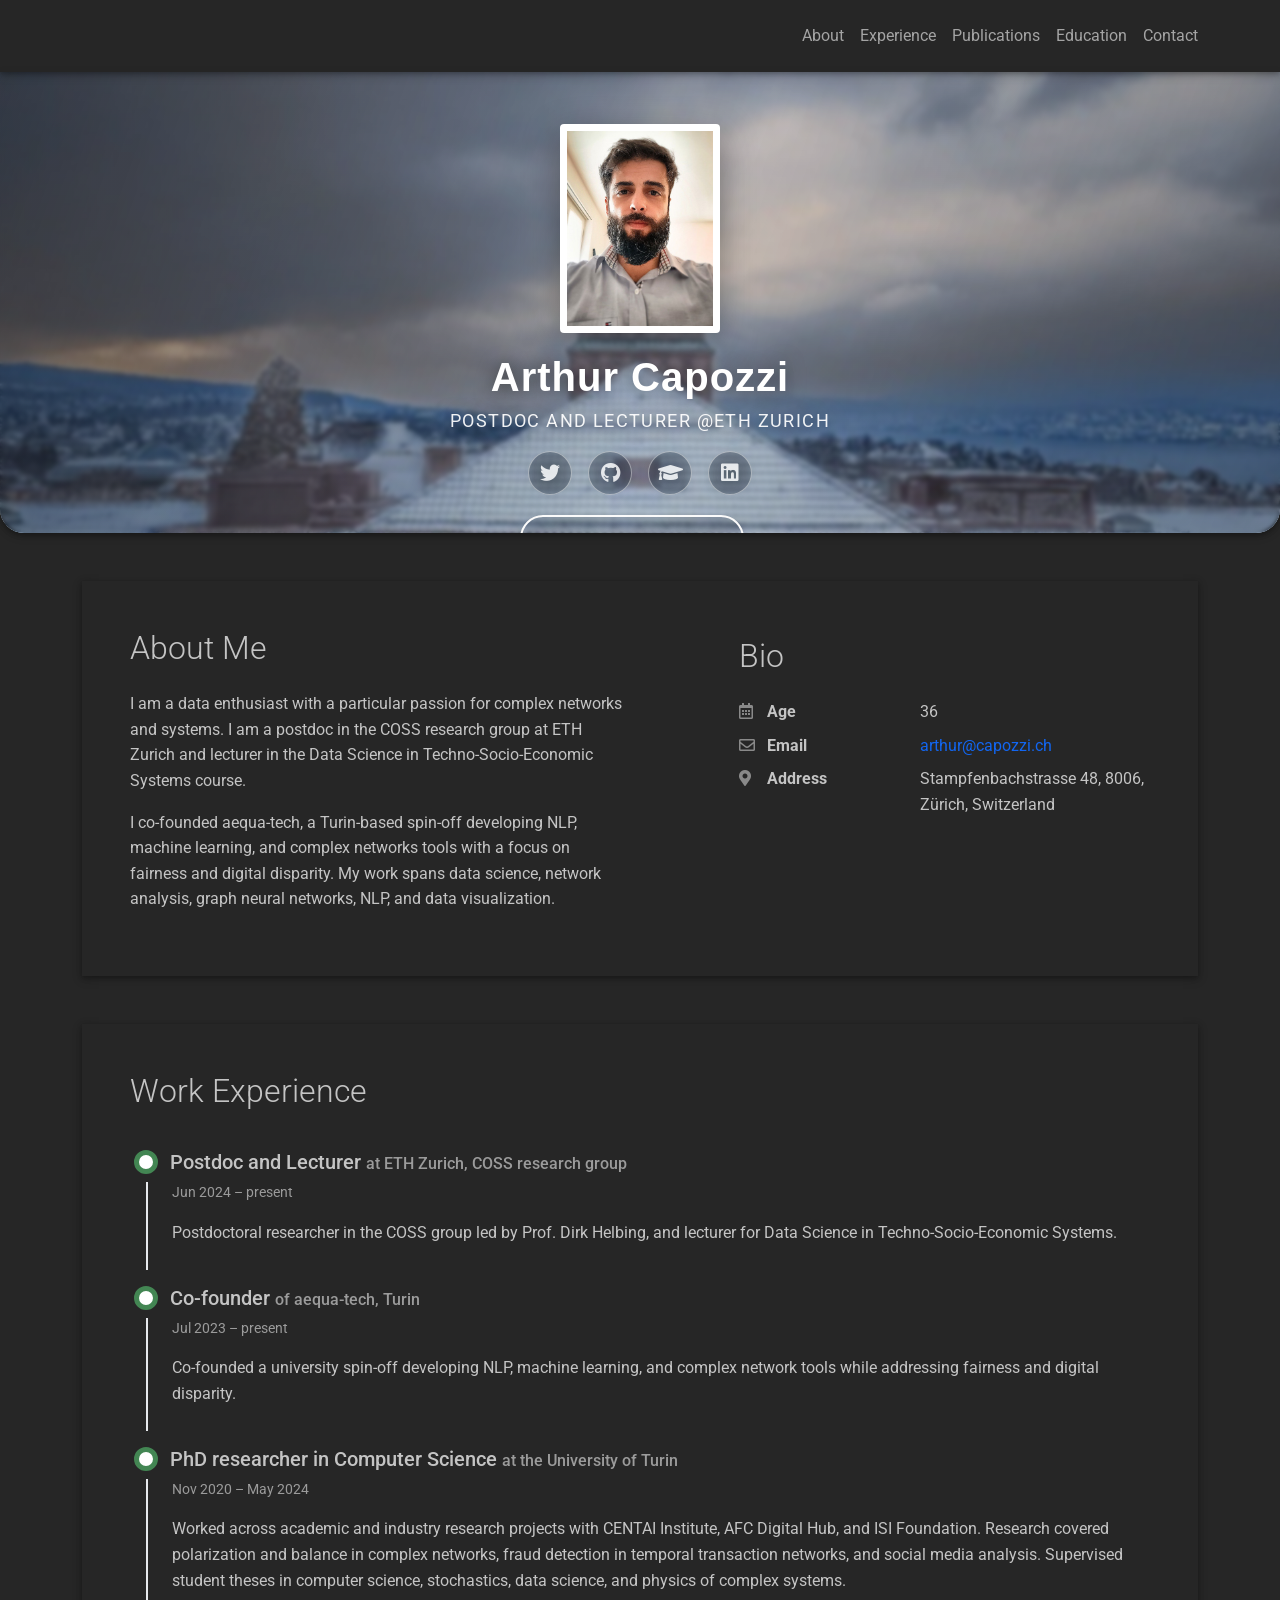
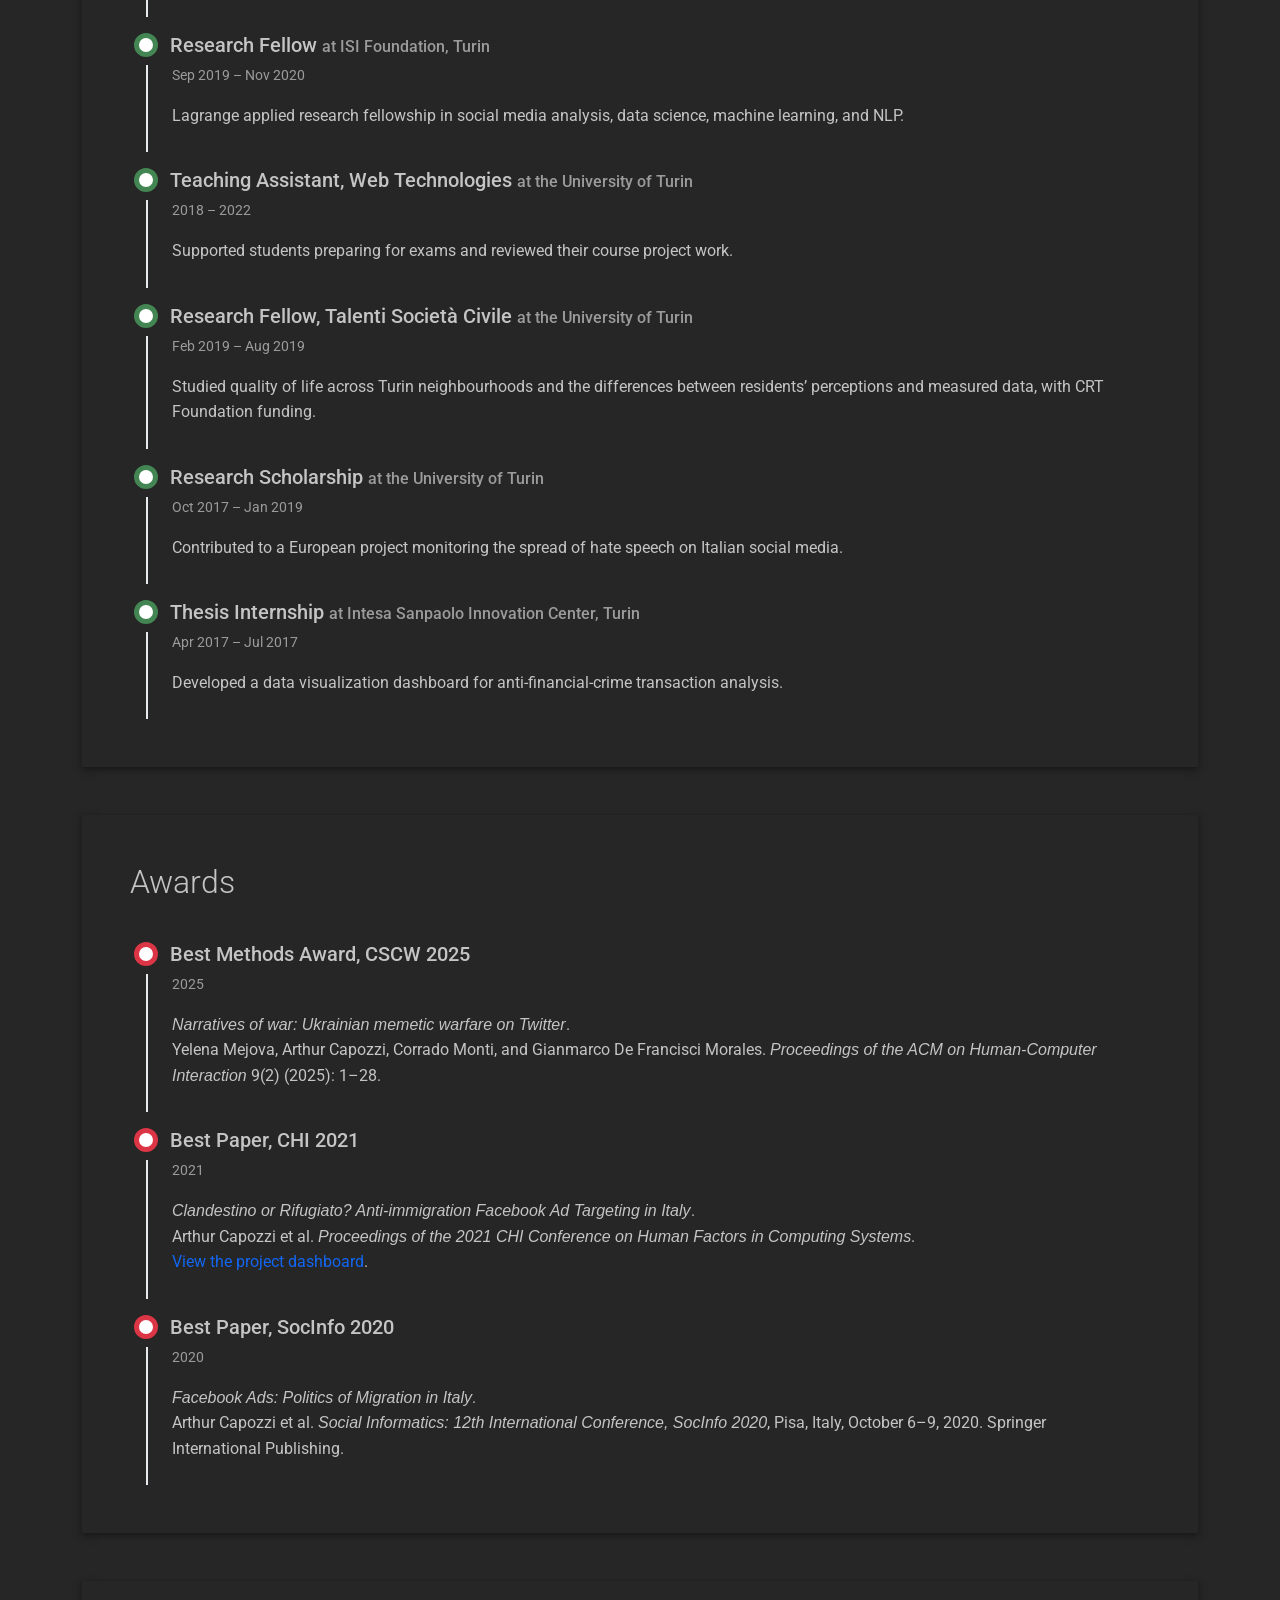
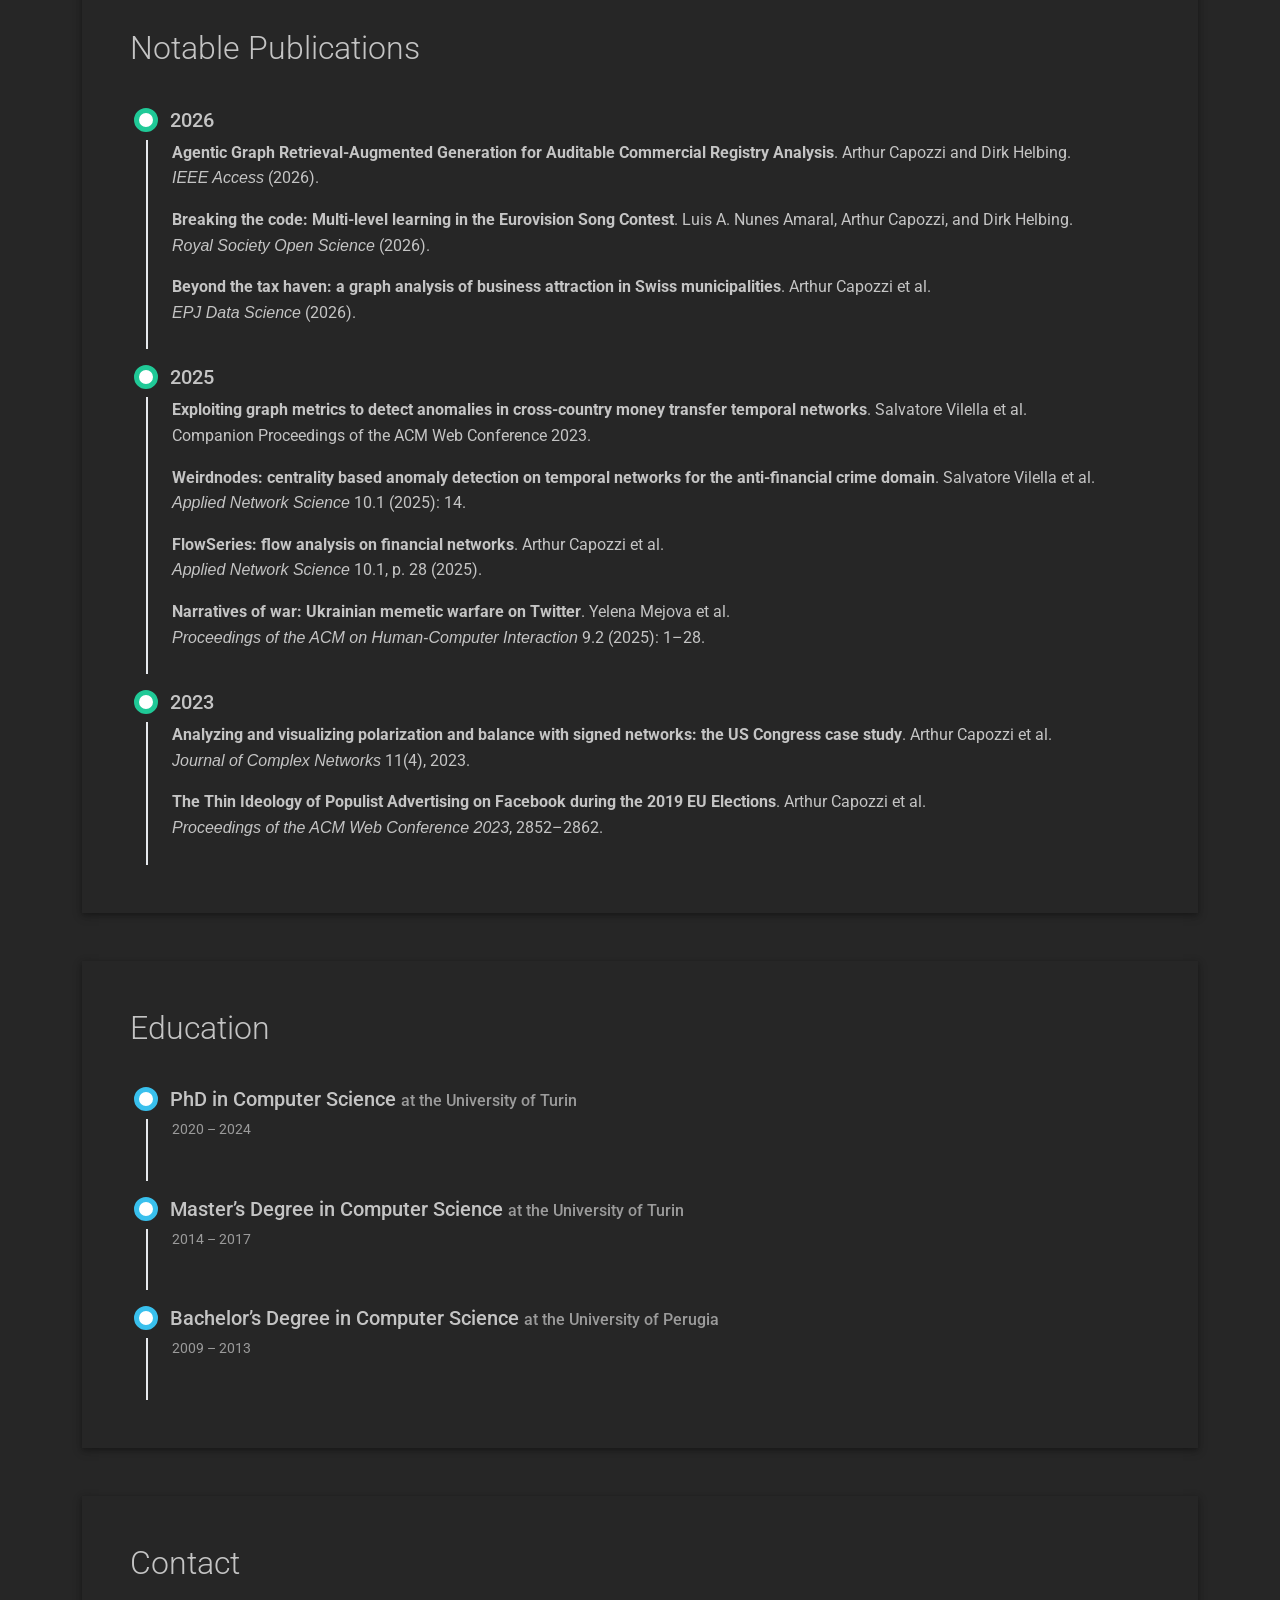
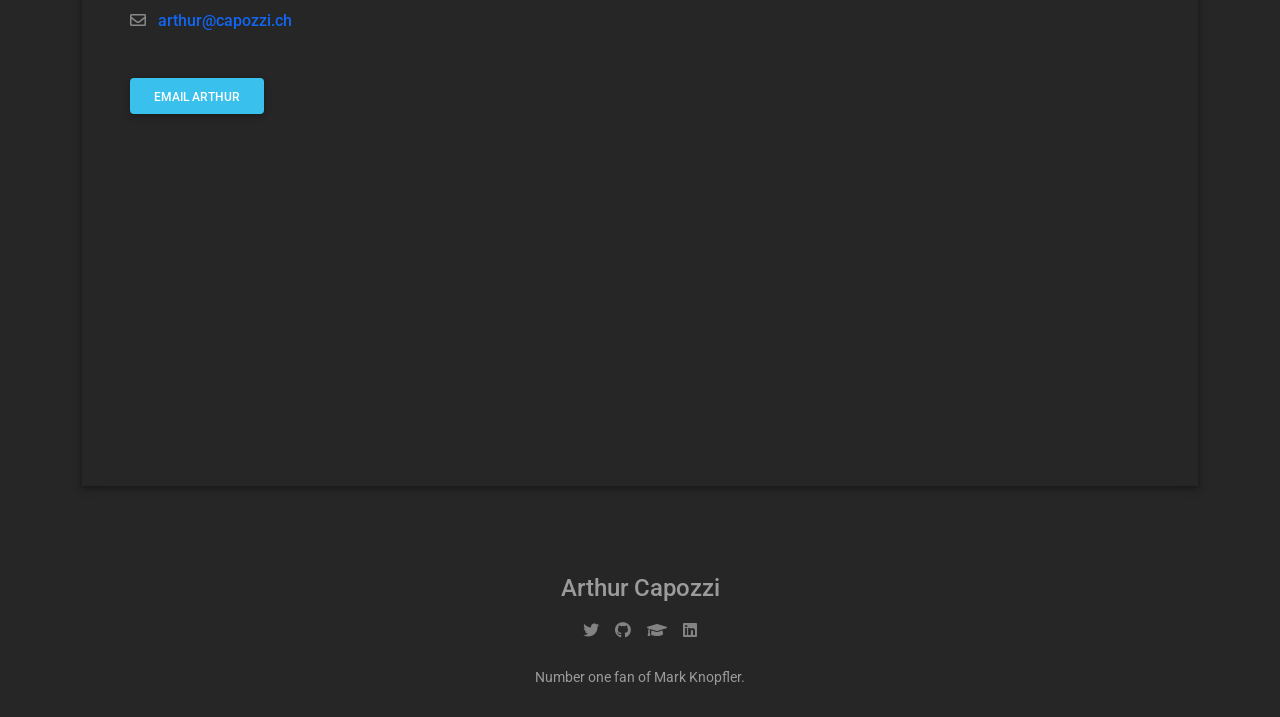
==== commit dabc5ab6: "fix page" ====
--- a/index.html
+++ b/index.html
@@ -95,7 +95,7 @@
 			<div class="row">
 			<div class="col-md-6">
 				<h2 class="h2 fw-light mb-4">About Me</h2>
-				<p>I am a data enthusiast with a particular passion for complex networks and systems. I am a postdoc in the COSS research group at ETH Zurich and lecture in the Data Science in Techno-Socio-Economic Systems course.</p>
+				<p>I am a data enthusiast with a particular passion for complex networks and systems. I am a postdoc in the COSS research group at ETH Zurich and lecturer in the Data Science in Techno-Socio-Economic Systems course.</p>
 				<p>I co-founded aequa-tech, a Turin-based spin-off developing NLP, machine learning, and complex networks tools with a focus on fairness and digital disparity. My work spans data science, network analysis, graph neural networks, NLP, and data visualization.</p>
 				
 			</div>
